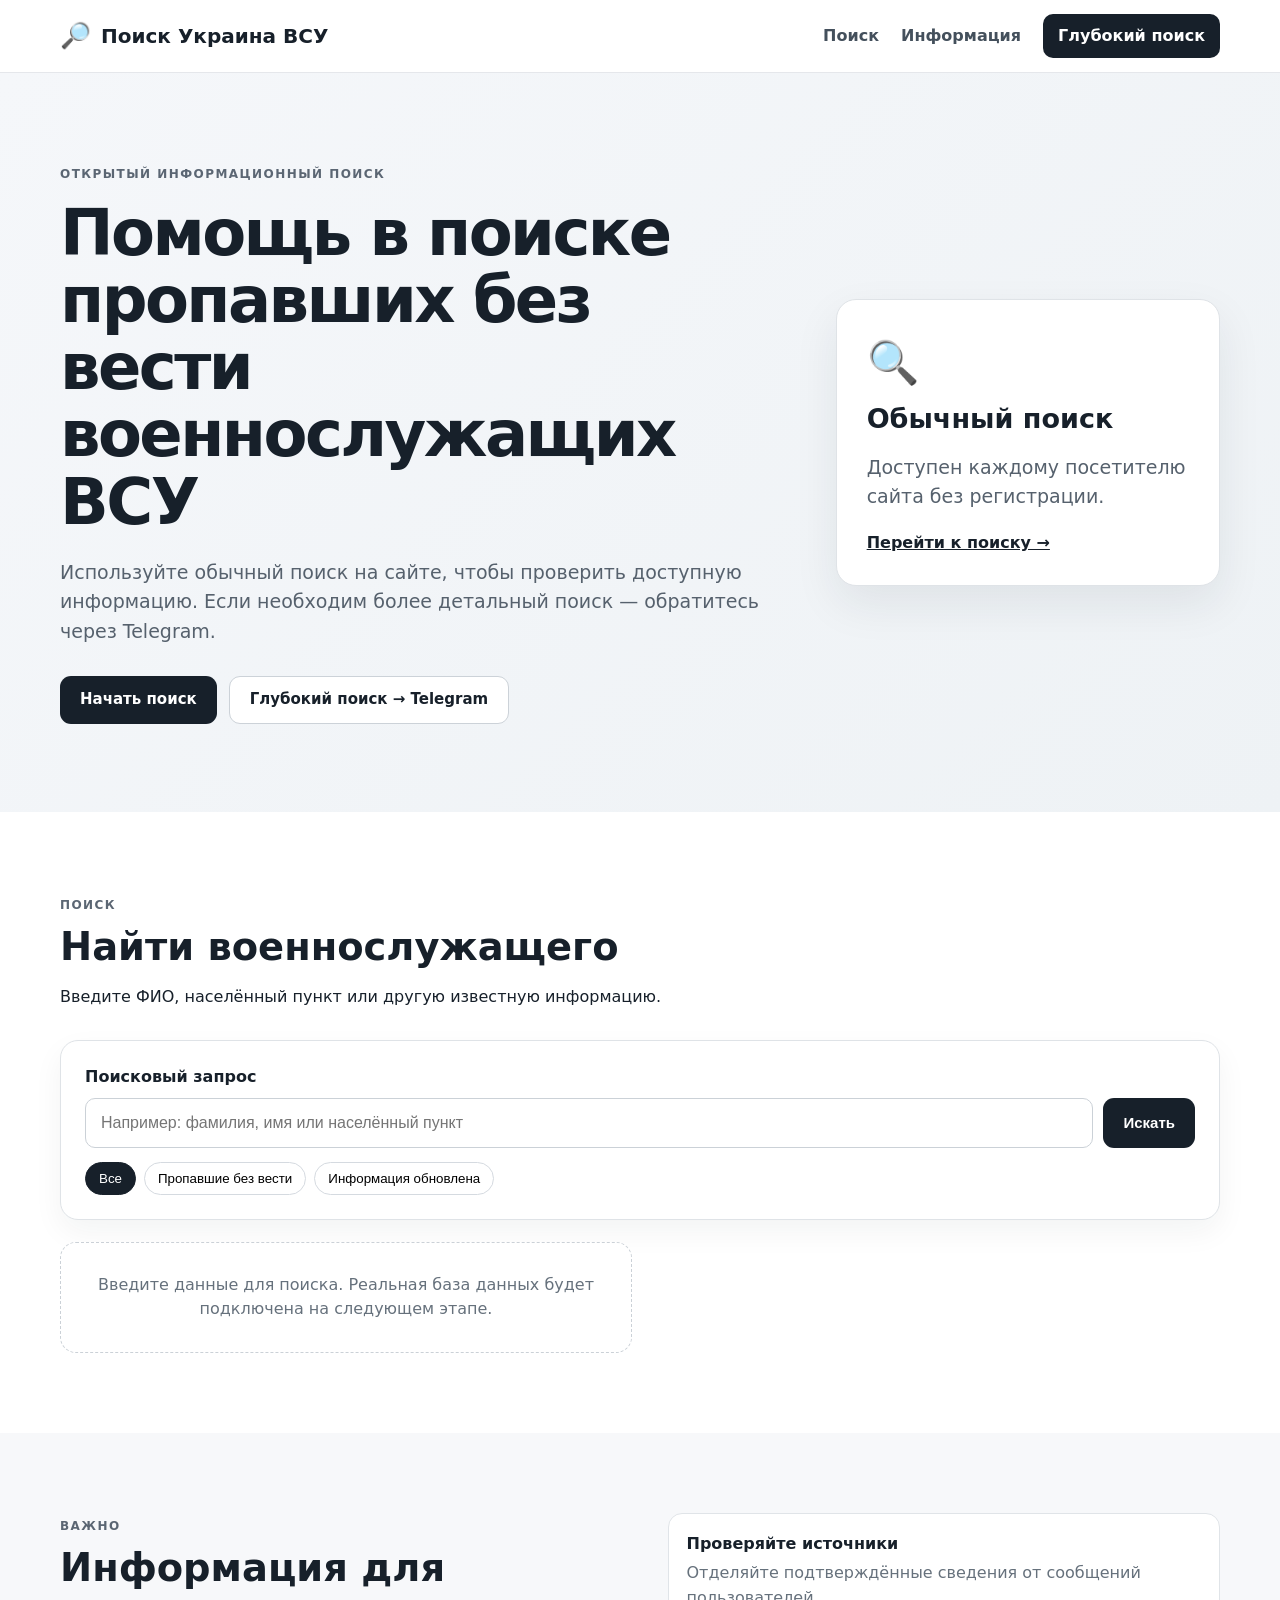
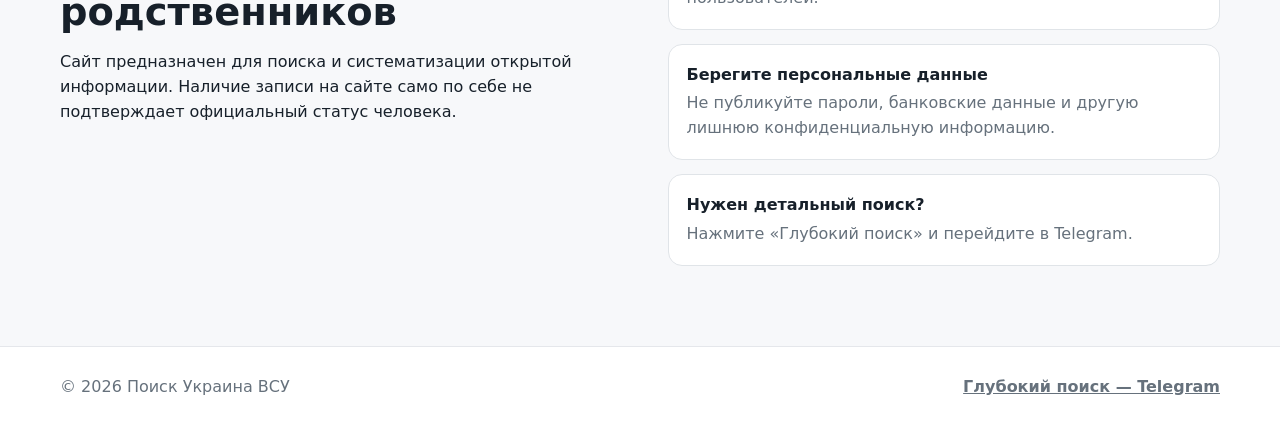
==== index.html @ d4a12d4a "Добавлены файлы сайта" ====
<!doctype html>
<html lang="ru">
<head>
  <meta charset="utf-8">
  <meta name="viewport" content="width=device-width, initial-scale=1">
  <meta name="description" content="Поиск Украина ВСУ — информационный сайт для поиска военнослужащих, пропавших без вести.">
  <title>Поиск Украина ВСУ</title>
  <link rel="stylesheet" href="style.css">
</head>
<body>
<header class="site-header">
  <div class="container header-inner">
    <a class="brand" href="#" aria-label="Поиск Украина ВСУ">
      <span class="brand-mark">🔎</span>
      <span>Поиск Украина ВСУ</span>
    </a>
    <nav>
      <a href="#search">Поиск</a>
      <a href="#info">Информация</a>
      <a class="nav-telegram" href="https://t.me/Lutuiruslan" target="_blank" rel="noopener">Глубокий поиск</a>
    </nav>
  </div>
</header>

<main>
  <section class="hero">
    <div class="container hero-grid">
      <div>
        <span class="eyebrow">Открытый информационный поиск</span>
        <h1>Помощь в поиске пропавших без вести военнослужащих ВСУ</h1>
        <p>Используйте обычный поиск на сайте, чтобы проверить доступную информацию. Если необходим более детальный поиск — обратитесь через Telegram.</p>
        <div class="hero-actions">
          <a class="button primary" href="#search">Начать поиск</a>
          <a class="button secondary" href="https://t.me/Lutuiruslan" target="_blank" rel="noopener">Глубокий поиск → Telegram</a>
        </div>
      </div>
      <div class="hero-card">
        <div class="hero-card-icon">🔍</div>
        <h2>Обычный поиск</h2>
        <p>Доступен каждому посетителю сайта без регистрации.</p>
        <a href="#search">Перейти к поиску →</a>
      </div>
    </div>
  </section>

  <section id="search" class="section">
    <div class="container">
      <div class="section-heading">
        <span class="eyebrow">Поиск</span>
        <h2>Найти военнослужащего</h2>
        <p>Введите ФИО, населённый пункт или другую известную информацию.</p>
      </div>

      <div class="search-box">
        <label for="searchInput">Поисковый запрос</label>
        <div class="search-row">
          <input id="searchInput" type="search" placeholder="Например: фамилия, имя или населённый пункт" autocomplete="off">
          <button id="searchButton" class="button primary" type="button">Искать</button>
        </div>
        <div class="filters">
          <button class="filter active" data-filter="all">Все</button>
          <button class="filter" data-filter="missing">Пропавшие без вести</button>
          <button class="filter" data-filter="found">Информация обновлена</button>
        </div>
      </div>

      <div id="results" class="results" aria-live="polite"></div>
    </div>
  </section>

  <section id="info" class="section section-muted">
    <div class="container info-grid">
      <div>
        <span class="eyebrow">Важно</span>
        <h2>Информация для родственников</h2>
        <p>Сайт предназначен для поиска и систематизации открытой информации. Наличие записи на сайте само по себе не подтверждает официальный статус человека.</p>
      </div>
      <div class="info-list">
        <div><strong>Проверяйте источники</strong><span>Отделяйте подтверждённые сведения от сообщений пользователей.</span></div>
        <div><strong>Берегите персональные данные</strong><span>Не публикуйте пароли, банковские данные и другую лишнюю конфиденциальную информацию.</span></div>
        <div><strong>Нужен детальный поиск?</strong><span>Нажмите «Глубокий поиск» и перейдите в Telegram.</span></div>
      </div>
    </div>
  </section>
</main>

<footer>
  <div class="container footer-inner">
    <span>© <span id="year"></span> Поиск Украина ВСУ</span>
    <a href="https://t.me/Lutuiruslan" target="_blank" rel="noopener">Глубокий поиск — Telegram</a>
  </div>
</footer>

<script src="script.js"></script>
</body>
</html>
---- style.css ----
*{box-sizing:border-box}
html{scroll-behavior:smooth}
body{margin:0;font-family:system-ui,-apple-system,BlinkMacSystemFont,"Segoe UI",sans-serif;color:#17202a;background:#fff;line-height:1.55}
a{color:inherit}
.container{width:min(1160px,calc(100% - 36px));margin:auto}
.site-header{position:sticky;top:0;z-index:10;background:rgba(255,255,255,.95);border-bottom:1px solid #e5e7eb;backdrop-filter:blur(10px)}
.header-inner{min-height:72px;display:flex;align-items:center;justify-content:space-between;gap:24px}
.brand{display:flex;align-items:center;gap:10px;text-decoration:none;font-weight:800;font-size:20px}
.brand-mark{font-size:25px}
nav{display:flex;align-items:center;gap:22px}
nav a{text-decoration:none;font-weight:600;color:#44505c}
.nav-telegram{padding:10px 15px;border-radius:10px;background:#17202a;color:#fff}
.hero{background:linear-gradient(135deg,#f5f7fa,#eef2f5);padding:88px 0}
.hero-grid{display:grid;grid-template-columns:1.5fr .8fr;gap:55px;align-items:center}
.eyebrow{text-transform:uppercase;letter-spacing:.12em;font-size:12px;font-weight:800;color:#5b6673}
h1{font-size:clamp(38px,5vw,64px);line-height:1.05;margin:14px 0 22px;letter-spacing:-.04em}
h2{font-size:clamp(28px,3vw,40px);line-height:1.15;margin:8px 0 15px}
.hero p{font-size:19px;max-width:760px;color:#56616d}
.hero-actions{display:flex;flex-wrap:wrap;gap:12px;margin-top:30px}
.button{display:inline-flex;align-items:center;justify-content:center;min-height:48px;padding:0 20px;border:0;border-radius:11px;font-weight:800;text-decoration:none;cursor:pointer;font-size:15px}
.primary{background:#17202a;color:#fff}
.secondary{background:#fff;border:1px solid #ccd2d8}
.hero-card{background:#fff;border:1px solid #dfe3e7;border-radius:20px;padding:30px;box-shadow:0 18px 45px rgba(25,35,45,.08)}
.hero-card-icon{font-size:42px}
.hero-card h2{font-size:27px}
.hero-card a{font-weight:800}
.section{padding:80px 0}
.section-muted{background:#f7f8fa}
.section-heading{max-width:760px;margin-bottom:30px}
.search-box{background:#fff;border:1px solid #dfe3e7;border-radius:18px;padding:24px;box-shadow:0 12px 30px rgba(25,35,45,.05)}
.search-box label{display:block;font-weight:800;margin-bottom:8px}
.search-row{display:flex;gap:10px}
input{width:100%;height:50px;border:1px solid #cbd1d7;border-radius:10px;padding:0 15px;font-size:16px;outline:none}
input:focus{border-color:#59636e;box-shadow:0 0 0 3px rgba(89,99,110,.12)}
.filters{display:flex;flex-wrap:wrap;gap:8px;margin-top:14px}
.filter{border:1px solid #d5dae0;background:#fff;border-radius:999px;padding:8px 13px;cursor:pointer}
.filter.active{background:#17202a;color:#fff;border-color:#17202a}
.results{display:grid;grid-template-columns:repeat(2,1fr);gap:16px;margin-top:22px}
.result-card{border:1px solid #e0e4e8;border-radius:16px;padding:22px;background:#fff}
.result-top{display:flex;justify-content:space-between;gap:10px}
.result-card h3{margin:0;font-size:21px}
.status{font-size:12px;font-weight:800;padding:5px 9px;border-radius:999px;background:#eef1f4}
.result-card dl{display:grid;grid-template-columns:160px 1fr;gap:7px;margin:18px 0 0}
.result-card dt{font-weight:700;color:#66717c}
.result-card dd{margin:0}
.empty{padding:30px;border:1px dashed #cbd1d7;border-radius:16px;text-align:center;color:#66717c;background:#fff}
.info-grid{display:grid;grid-template-columns:1fr 1fr;gap:55px}
.info-list{display:grid;gap:14px}
.info-list div{background:#fff;border:1px solid #e0e4e8;border-radius:14px;padding:18px}
.info-list strong,.info-list span{display:block}
.info-list span{color:#66717c;margin-top:4px}
footer{border-top:1px solid #e5e7eb;padding:28px 0}
.footer-inner{display:flex;justify-content:space-between;gap:20px;color:#66717c}
.footer-inner a{font-weight:700}
@media(max-width:800px){.hero{padding:60px 0}.hero-grid,.info-grid,.results{grid-template-columns:1fr}.header-inner{min-height:64px}nav a:not(.nav-telegram){display:none}.search-row{flex-direction:column}.result-card dl{grid-template-columns:1fr}.footer-inner{flex-direction:column}.container{width:min(100% - 24px,1160px)}}
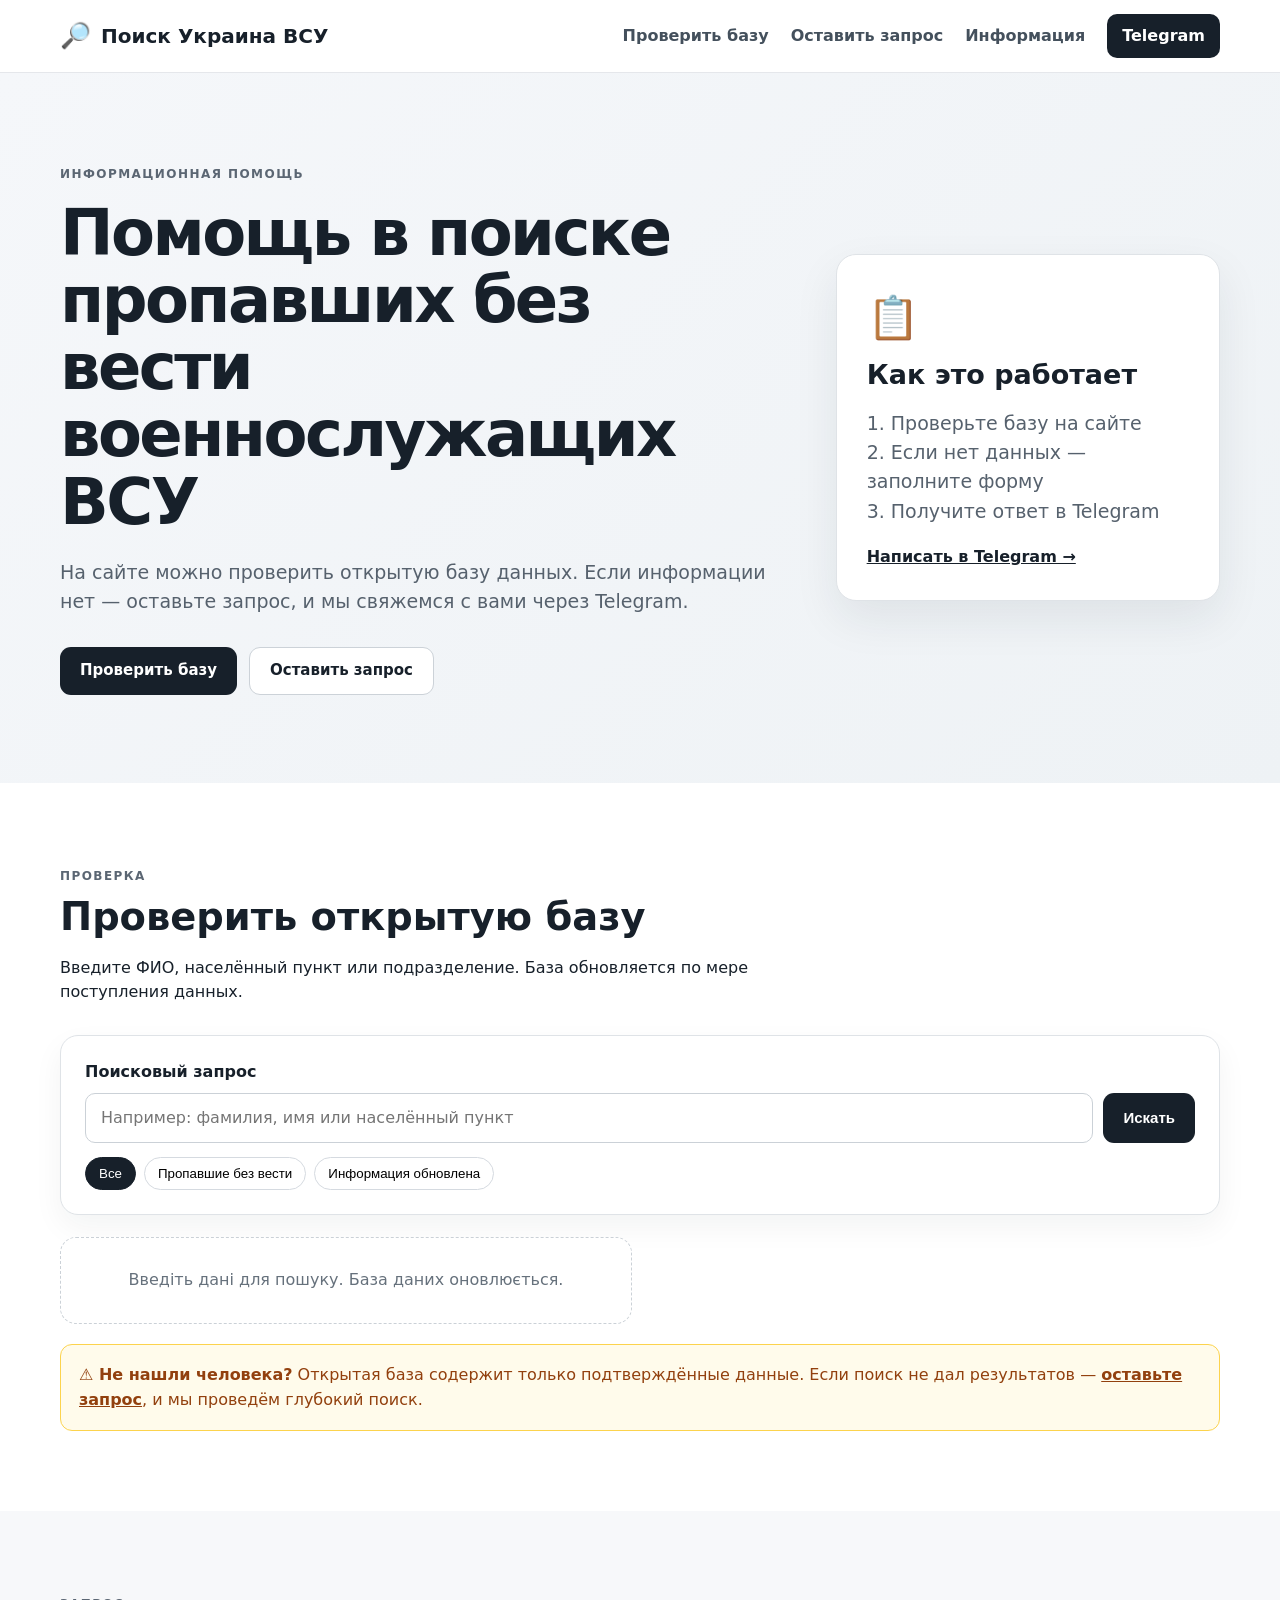
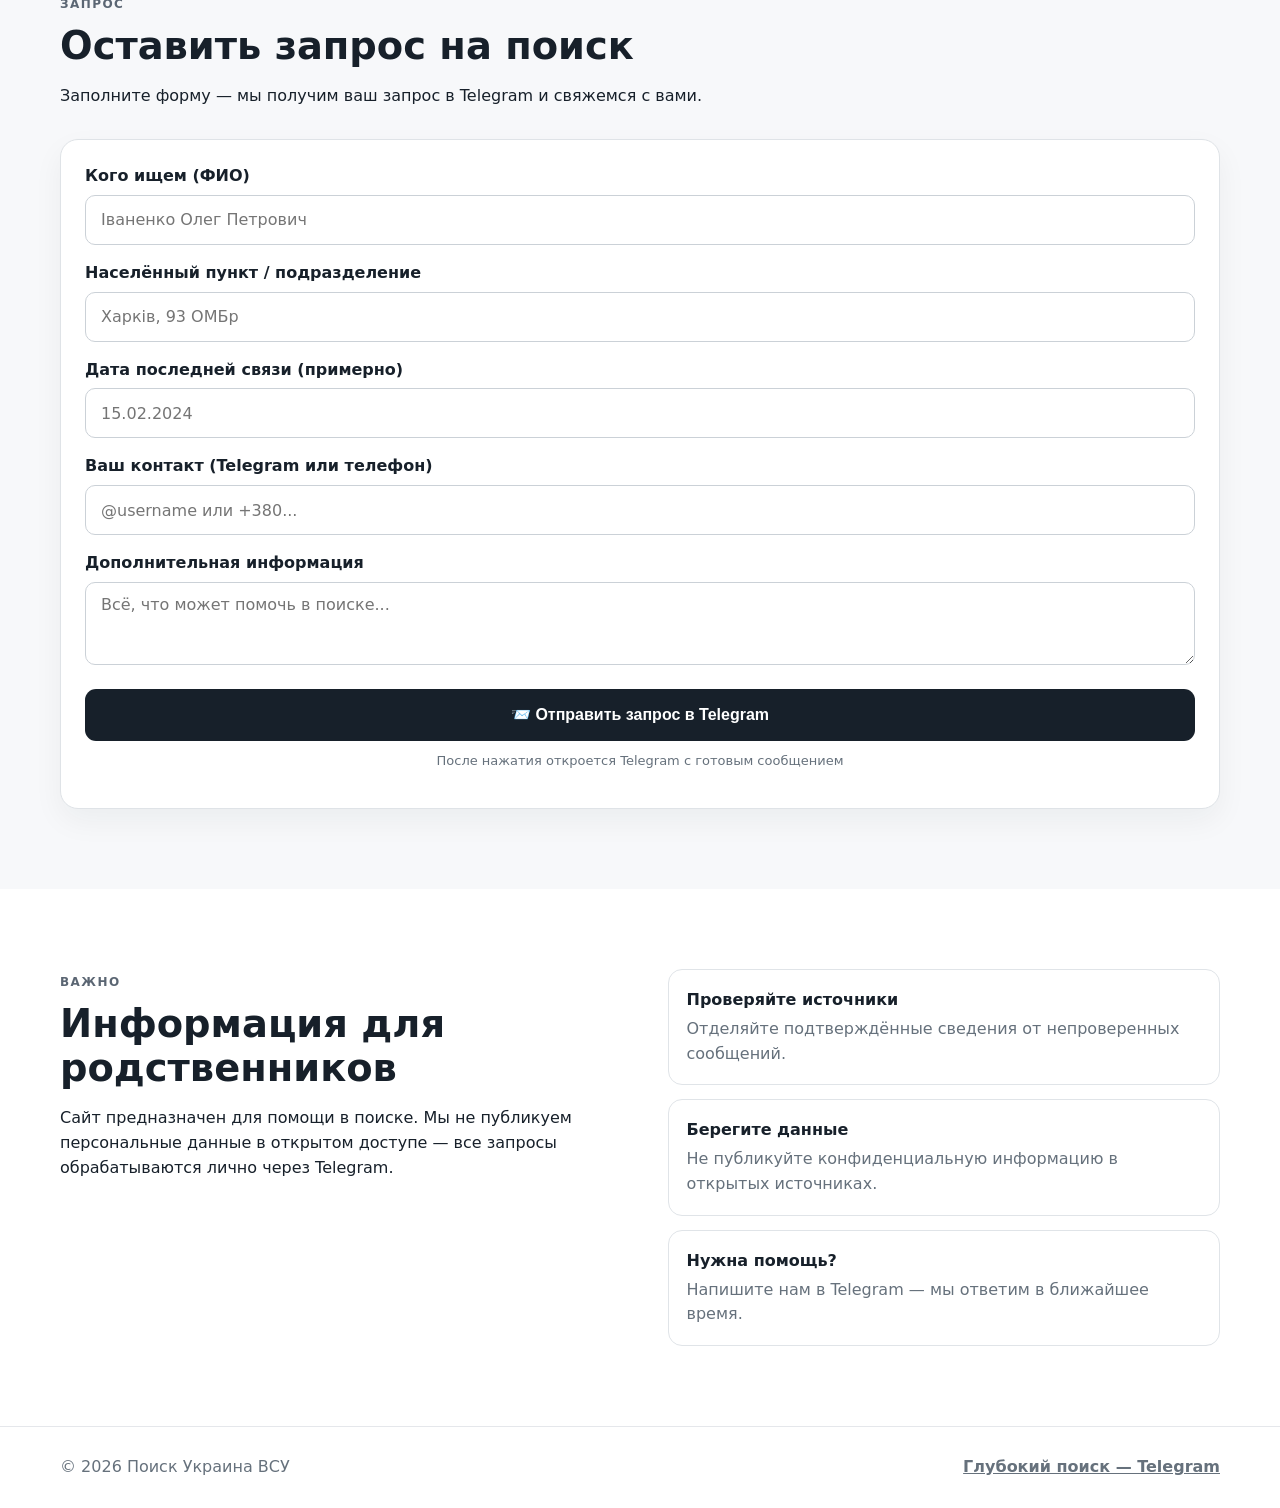
==== commit 47250e94: "Add files via upload" ====
--- a/index.html
+++ b/index.html
@@ -3,7 +3,7 @@
 <head>
   <meta charset="utf-8">
   <meta name="viewport" content="width=device-width, initial-scale=1">
-  <meta name="description" content="Поиск Украина ВСУ — информационный сайт для поиска военнослужащих, пропавших без вести.">
+  <meta name="description" content="Поиск Украина ВСУ — помощь в поиске военнослужащих, пропавших без вести.">
   <title>Поиск Украина ВСУ</title>
   <link rel="stylesheet" href="style.css">
 </head>
@@ -15,9 +15,10 @@
       <span>Поиск Украина ВСУ</span>
     </a>
     <nav>
-      <a href="#search">Поиск</a>
+      <a href="#search">Проверить базу</a>
+      <a href="#request">Оставить запрос</a>
       <a href="#info">Информация</a>
-      <a class="nav-telegram" href="https://t.me/Lutuiruslan" target="_blank" rel="noopener">Глубокий поиск</a>
+      <a class="nav-telegram" href="https://t.me/Lutuiruslan" target="_blank" rel="noopener">Telegram</a>
     </nav>
   </div>
 </header>
@@ -26,19 +27,19 @@
   <section class="hero">
     <div class="container hero-grid">
       <div>
-        <span class="eyebrow">Открытый информационный поиск</span>
+        <span class="eyebrow">Информационная помощь</span>
         <h1>Помощь в поиске пропавших без вести военнослужащих ВСУ</h1>
-        <p>Используйте обычный поиск на сайте, чтобы проверить доступную информацию. Если необходим более детальный поиск — обратитесь через Telegram.</p>
+        <p>На сайте можно проверить открытую базу данных. Если информации нет — оставьте запрос, и мы свяжемся с вами через Telegram.</p>
         <div class="hero-actions">
-          <a class="button primary" href="#search">Начать поиск</a>
-          <a class="button secondary" href="https://t.me/Lutuiruslan" target="_blank" rel="noopener">Глубокий поиск → Telegram</a>
+          <a class="button primary" href="#search">Проверить базу</a>
+          <a class="button secondary" href="#request">Оставить запрос</a>
         </div>
       </div>
       <div class="hero-card">
-        <div class="hero-card-icon">🔍</div>
-        <h2>Обычный поиск</h2>
-        <p>Доступен каждому посетителю сайта без регистрации.</p>
-        <a href="#search">Перейти к поиску →</a>
+        <div class="hero-card-icon">📋</div>
+        <h2>Как это работает</h2>
+        <p>1. Проверьте базу на сайте<br>2. Если нет данных — заполните форму<br>3. Получите ответ в Telegram</p>
+        <a href="https://t.me/Lutuiruslan" target="_blank" rel="noopener">Написать в Telegram →</a>
       </div>
     </div>
   </section>
@@ -46,9 +47,9 @@
   <section id="search" class="section">
     <div class="container">
       <div class="section-heading">
-        <span class="eyebrow">Поиск</span>
-        <h2>Найти военнослужащего</h2>
-        <p>Введите ФИО, населённый пункт или другую известную информацию.</p>
+        <span class="eyebrow">Проверка</span>
+        <h2>Проверить открытую базу</h2>
+        <p>Введите ФИО, населённый пункт или подразделение. База обновляется по мере поступления данных.</p>
       </div>
 
       <div class="search-box">
@@ -65,20 +66,59 @@
       </div>
 
       <div id="results" class="results" aria-live="polite"></div>
+
+      <div class="notice-box" style="margin-top:20px; padding:18px; background:#fffbeb; border:1px solid #fcd34d; border-radius:12px; color:#92400e;">
+        <strong>⚠️ Не нашли человека?</strong> Открытая база содержит только подтверждённые данные. Если поиск не дал результатов — <a href="#request" style="color:#92400e; text-decoration:underline; font-weight:700;">оставьте запрос</a>, и мы проведём глубокий поиск.
+      </div>
     </div>
   </section>
 
-  <section id="info" class="section section-muted">
+  <section id="request" class="section section-muted">
+    <div class="container">
+      <div class="section-heading">
+        <span class="eyebrow">Запрос</span>
+        <h2>Оставить запрос на поиск</h2>
+        <p>Заполните форму — мы получим ваш запрос в Telegram и свяжемся с вами.</p>
+      </div>
+
+      <form class="search-box" id="requestForm" onsubmit="return sendToTelegram(event)">
+        <div class="form-group">
+          <label for="reqName">Кого ищем (ФИО)</label>
+          <input id="reqName" type="text" placeholder="Іваненко Олег Петрович" required>
+        </div>
+        <div class="form-group">
+          <label for="reqCity">Населённый пункт / подразделение</label>
+          <input id="reqCity" type="text" placeholder="Харків, 93 ОМБр">
+        </div>
+        <div class="form-group">
+          <label for="reqDate">Дата последней связи (примерно)</label>
+          <input id="reqDate" type="text" placeholder="15.02.2024">
+        </div>
+        <div class="form-group">
+          <label for="reqContact">Ваш контакт (Telegram или телефон)</label>
+          <input id="reqContact" type="text" placeholder="@username или +380..." required>
+        </div>
+        <div class="form-group">
+          <label for="reqInfo">Дополнительная информация</label>
+          <textarea id="reqInfo" rows="3" placeholder="Всё, что может помочь в поиске..."></textarea>
+        </div>
+        <button type="submit" class="button primary" style="width:100%; min-height:52px; font-size:16px;">📨 Отправить запрос в Telegram</button>
+        <p style="text-align:center; color:#66717c; font-size:13px; margin-top:10px;">После нажатия откроется Telegram с готовым сообщением</p>
+      </form>
+    </div>
+  </section>
+
+  <section id="info" class="section">
     <div class="container info-grid">
       <div>
         <span class="eyebrow">Важно</span>
         <h2>Информация для родственников</h2>
-        <p>Сайт предназначен для поиска и систематизации открытой информации. Наличие записи на сайте само по себе не подтверждает официальный статус человека.</p>
+        <p>Сайт предназначен для помощи в поиске. Мы не публикуем персональные данные в открытом доступе — все запросы обрабатываются лично через Telegram.</p>
       </div>
       <div class="info-list">
-        <div><strong>Проверяйте источники</strong><span>Отделяйте подтверждённые сведения от сообщений пользователей.</span></div>
-        <div><strong>Берегите персональные данные</strong><span>Не публикуйте пароли, банковские данные и другую лишнюю конфиденциальную информацию.</span></div>
-        <div><strong>Нужен детальный поиск?</strong><span>Нажмите «Глубокий поиск» и перейдите в Telegram.</span></div>
+        <div><strong>Проверяйте источники</strong><span>Отделяйте подтверждённые сведения от непроверенных сообщений.</span></div>
+        <div><strong>Берегите данные</strong><span>Не публикуйте конфиденциальную информацию в открытых источниках.</span></div>
+        <div><strong>Нужна помощь?</strong><span>Напишите нам в Telegram — мы ответим в ближайшее время.</span></div>
       </div>
     </div>
   </section>
@@ -93,4 +133,4 @@
 
 <script src="script.js"></script>
 </body>
-</html>
+</html>
--- a/style.css
+++ b/style.css
@@ -30,8 +30,10 @@
 .search-box{background:#fff;border:1px solid #dfe3e7;border-radius:18px;padding:24px;box-shadow:0 12px 30px rgba(25,35,45,.05)}
 .search-box label{display:block;font-weight:800;margin-bottom:8px}
 .search-row{display:flex;gap:10px}
-input{width:100%;height:50px;border:1px solid #cbd1d7;border-radius:10px;padding:0 15px;font-size:16px;outline:none}
-input:focus{border-color:#59636e;box-shadow:0 0 0 3px rgba(89,99,110,.12)}
+input,textarea{width:100%;border:1px solid #cbd1d7;border-radius:10px;padding:12px 15px;font-size:16px;outline:none;font-family:inherit}
+input{height:50px}
+textarea{resize:vertical;min-height:80px}
+input:focus,textarea:focus{border-color:#59636e;box-shadow:0 0 0 3px rgba(89,99,110,.12)}
 .filters{display:flex;flex-wrap:wrap;gap:8px;margin-top:14px}
 .filter{border:1px solid #d5dae0;background:#fff;border-radius:999px;padding:8px 13px;cursor:pointer}
 .filter.active{background:#17202a;color:#fff;border-color:#17202a}
@@ -44,12 +46,15 @@
 .result-card dt{font-weight:700;color:#66717c}
 .result-card dd{margin:0}
 .empty{padding:30px;border:1px dashed #cbd1d7;border-radius:16px;text-align:center;color:#66717c;background:#fff}
+.form-group{margin-bottom:16px}
+.form-group label{display:block;font-weight:800;margin-bottom:6px}
 .info-grid{display:grid;grid-template-columns:1fr 1fr;gap:55px}
 .info-list{display:grid;gap:14px}
 .info-list div{background:#fff;border:1px solid #e0e4e8;border-radius:14px;padding:18px}
 .info-list strong,.info-list span{display:block}
 .info-list span{color:#66717c;margin-top:4px}
+.notice-box a{color:#92400e}
 footer{border-top:1px solid #e5e7eb;padding:28px 0}
 .footer-inner{display:flex;justify-content:space-between;gap:20px;color:#66717c}
 .footer-inner a{font-weight:700}
-@media(max-width:800px){.hero{padding:60px 0}.hero-grid,.info-grid,.results{grid-template-columns:1fr}.header-inner{min-height:64px}nav a:not(.nav-telegram){display:none}.search-row{flex-direction:column}.result-card dl{grid-template-columns:1fr}.footer-inner{flex-direction:column}.container{width:min(100% - 24px,1160px)}}
+@media(max-width:800px){.hero{padding:60px 0}.hero-grid,.info-grid,.results{grid-template-columns:1fr}.header-inner{min-height:64px}nav a:not(.nav-telegram){display:none}.search-row{flex-direction:column}.result-card dl{grid-template-columns:1fr}.footer-inner{flex-direction:column}.container{width:min(100% - 24px,1160px)}}
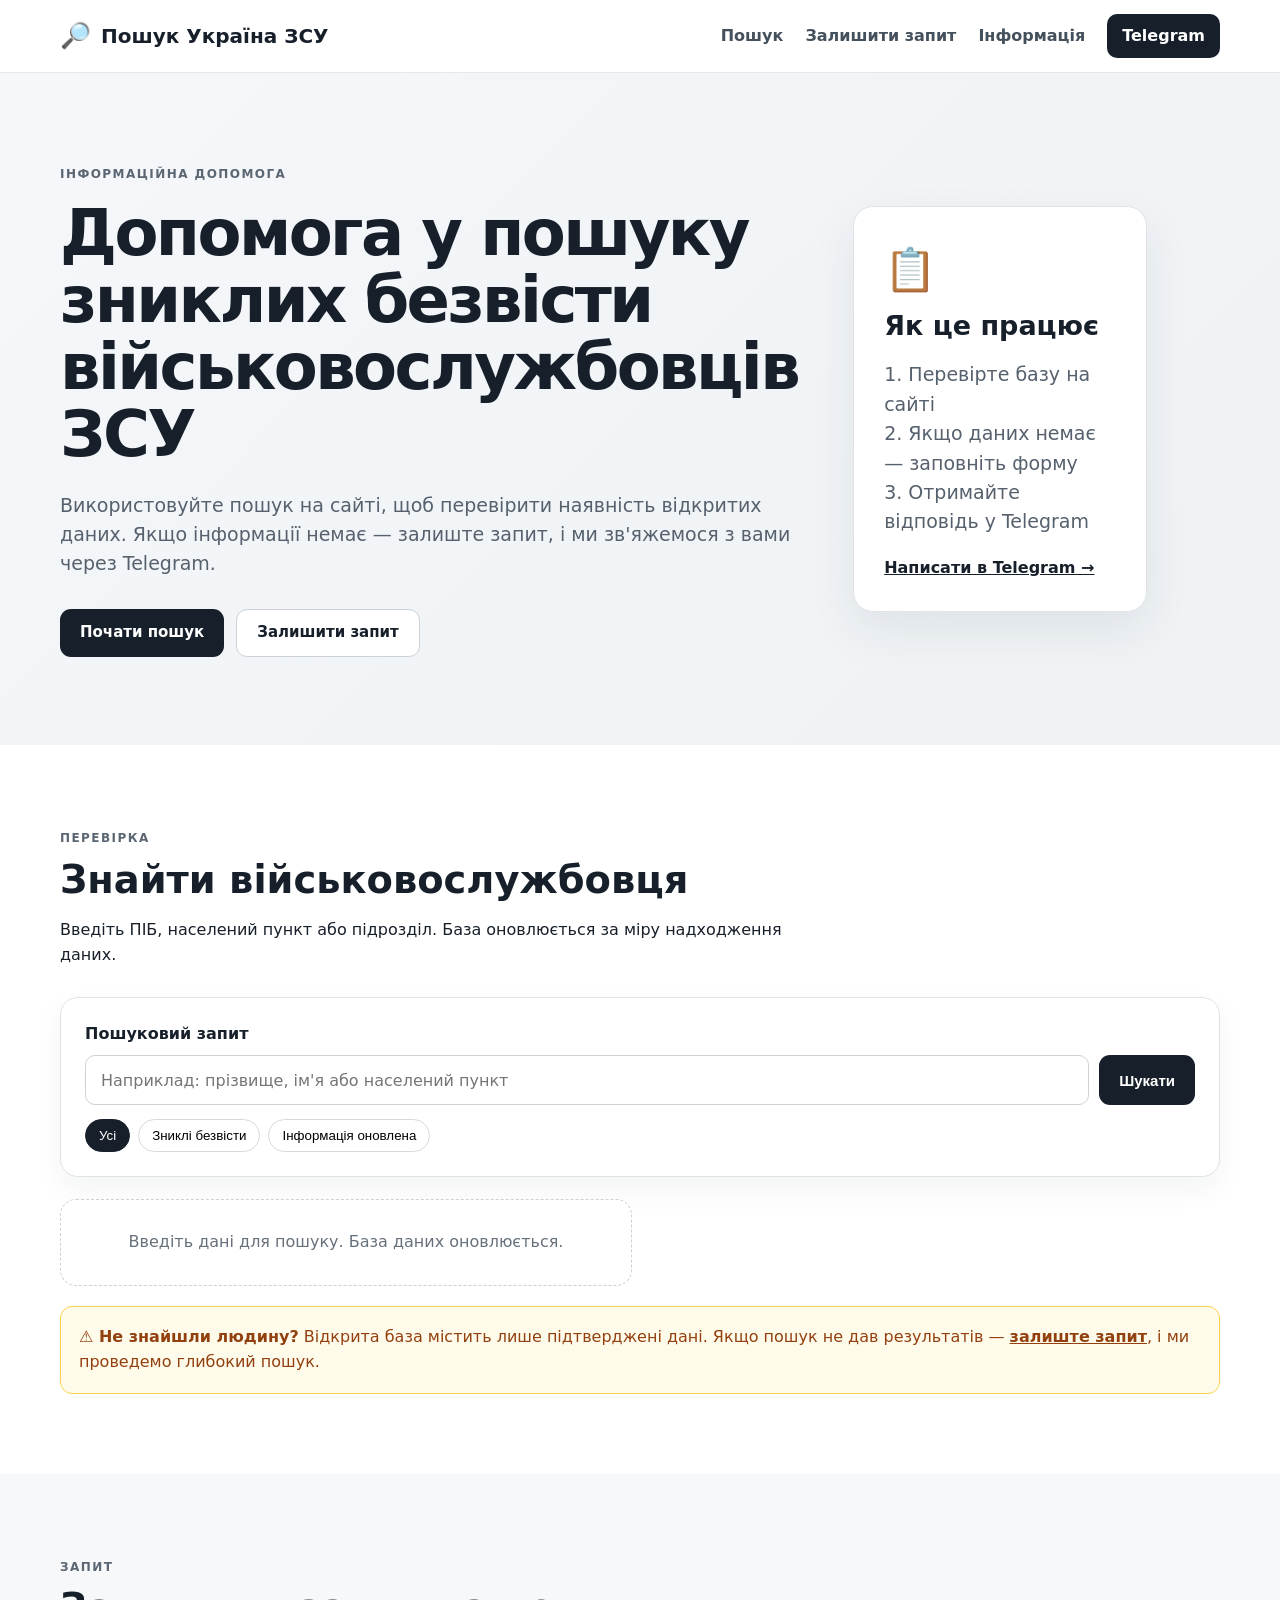
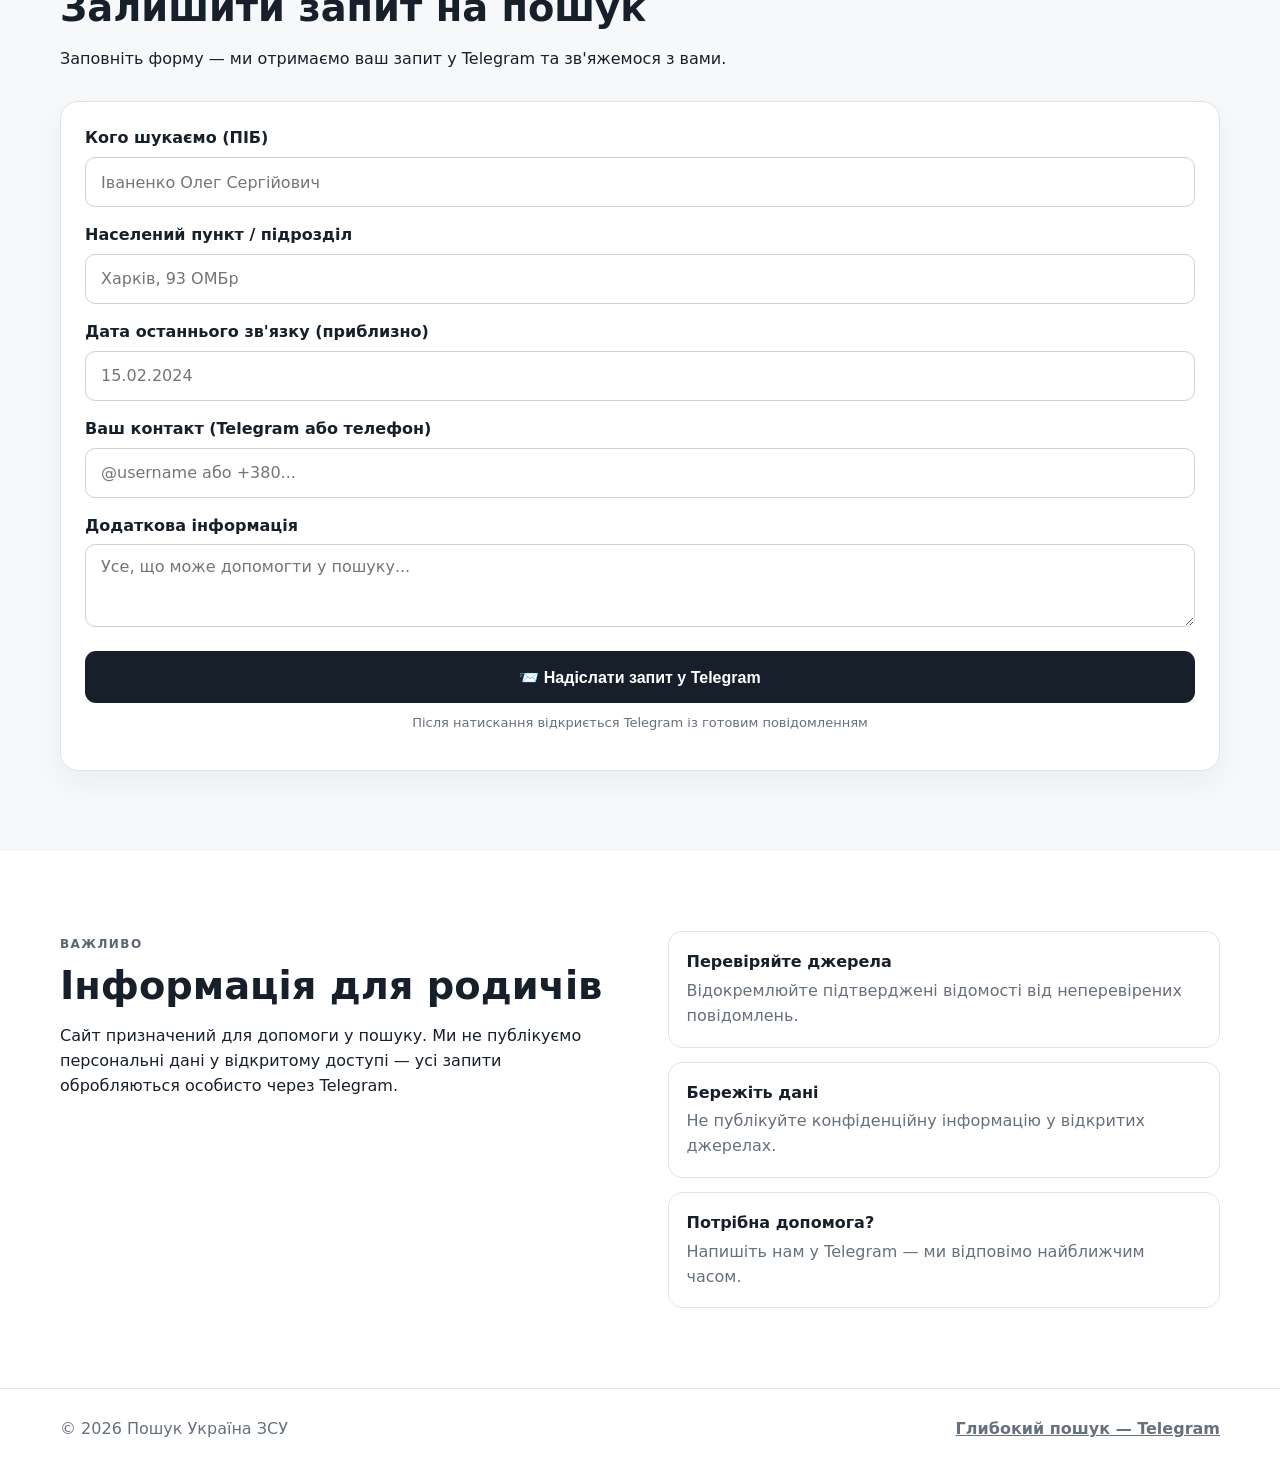
==== commit 8e30ff6d: "Добавил файлы для сайта" ====
--- a/index.html
+++ b/index.html
@@ -1,23 +1,23 @@
 <!doctype html>
-<html lang="ru">
+<html lang="uk">
 <head>
   <meta charset="utf-8">
   <meta name="viewport" content="width=device-width, initial-scale=1">
-  <meta name="description" content="Поиск Украина ВСУ — помощь в поиске военнослужащих, пропавших без вести.">
-  <title>Поиск Украина ВСУ</title>
+  <meta name="description" content="Пошук Україна ЗСУ — інформаційний сайт для пошуку військовослужбовців, зниклих безвісти.">
+  <title>Пошук Україна ЗСУ</title>
   <link rel="stylesheet" href="style.css">
 </head>
 <body>
 <header class="site-header">
   <div class="container header-inner">
-    <a class="brand" href="#" aria-label="Поиск Украина ВСУ">
+    <a class="brand" href="#" aria-label="Пошук Україна ЗСУ">
       <span class="brand-mark">🔎</span>
-      <span>Поиск Украина ВСУ</span>
+      <span>Пошук Україна ЗСУ</span>
     </a>
     <nav>
-      <a href="#search">Проверить базу</a>
-      <a href="#request">Оставить запрос</a>
-      <a href="#info">Информация</a>
+      <a href="#search">Пошук</a>
+      <a href="#request">Залишити запит</a>
+      <a href="#info">Інформація</a>
       <a class="nav-telegram" href="https://t.me/Lutuiruslan" target="_blank" rel="noopener">Telegram</a>
     </nav>
   </div>
@@ -27,19 +27,19 @@
   <section class="hero">
     <div class="container hero-grid">
       <div>
-        <span class="eyebrow">Информационная помощь</span>
-        <h1>Помощь в поиске пропавших без вести военнослужащих ВСУ</h1>
-        <p>На сайте можно проверить открытую базу данных. Если информации нет — оставьте запрос, и мы свяжемся с вами через Telegram.</p>
+        <span class="eyebrow">Інформаційна допомога</span>
+        <h1>Допомога у пошуку зниклих безвісти військовослужбовців ЗСУ</h1>
+        <p>Використовуйте пошук на сайті, щоб перевірити наявність відкритих даних. Якщо інформації немає — залиште запит, і ми зв'яжемося з вами через Telegram.</p>
         <div class="hero-actions">
-          <a class="button primary" href="#search">Проверить базу</a>
-          <a class="button secondary" href="#request">Оставить запрос</a>
+          <a class="button primary" href="#search">Почати пошук</a>
+          <a class="button secondary" href="#request">Залишити запит</a>
         </div>
       </div>
       <div class="hero-card">
         <div class="hero-card-icon">📋</div>
-        <h2>Как это работает</h2>
-        <p>1. Проверьте базу на сайте<br>2. Если нет данных — заполните форму<br>3. Получите ответ в Telegram</p>
-        <a href="https://t.me/Lutuiruslan" target="_blank" rel="noopener">Написать в Telegram →</a>
+        <h2>Як це працює</h2>
+        <p>1. Перевірте базу на сайті<br>2. Якщо даних немає — заповніть форму<br>3. Отримайте відповідь у Telegram</p>
+        <a href="https://t.me/Lutuiruslan" target="_blank" rel="noopener">Написати в Telegram →</a>
       </div>
     </div>
   </section>
@@ -47,28 +47,28 @@
   <section id="search" class="section">
     <div class="container">
       <div class="section-heading">
-        <span class="eyebrow">Проверка</span>
-        <h2>Проверить открытую базу</h2>
-        <p>Введите ФИО, населённый пункт или подразделение. База обновляется по мере поступления данных.</p>
+        <span class="eyebrow">Перевірка</span>
+        <h2>Знайти військовослужбовця</h2>
+        <p>Введіть ПІБ, населений пункт або підрозділ. База оновлюється за міру надходження даних.</p>
       </div>
 
       <div class="search-box">
-        <label for="searchInput">Поисковый запрос</label>
+        <label for="searchInput">Пошуковий запит</label>
         <div class="search-row">
-          <input id="searchInput" type="search" placeholder="Например: фамилия, имя или населённый пункт" autocomplete="off">
-          <button id="searchButton" class="button primary" type="button">Искать</button>
+          <input id="searchInput" type="search" placeholder="Наприклад: прізвище, ім'я або населений пункт" autocomplete="off">
+          <button id="searchButton" class="button primary" type="button">Шукати</button>
         </div>
         <div class="filters">
-          <button class="filter active" data-filter="all">Все</button>
-          <button class="filter" data-filter="missing">Пропавшие без вести</button>
-          <button class="filter" data-filter="found">Информация обновлена</button>
+          <button class="filter active" data-filter="all">Усі</button>
+          <button class="filter" data-filter="missing">Зниклі безвісти</button>
+          <button class="filter" data-filter="found">Інформація оновлена</button>
         </div>
       </div>
 
       <div id="results" class="results" aria-live="polite"></div>
 
       <div class="notice-box" style="margin-top:20px; padding:18px; background:#fffbeb; border:1px solid #fcd34d; border-radius:12px; color:#92400e;">
-        <strong>⚠️ Не нашли человека?</strong> Открытая база содержит только подтверждённые данные. Если поиск не дал результатов — <a href="#request" style="color:#92400e; text-decoration:underline; font-weight:700;">оставьте запрос</a>, и мы проведём глубокий поиск.
+        <strong>⚠️ Не знайшли людину?</strong> Відкрита база містить лише підтверджені дані. Якщо пошук не дав результатів — <a href="#request" style="color:#92400e; text-decoration:underline; font-weight:700;">залиште запит</a>, і ми проведемо глибокий пошук.
       </div>
     </div>
   </section>
@@ -76,34 +76,34 @@
   <section id="request" class="section section-muted">
     <div class="container">
       <div class="section-heading">
-        <span class="eyebrow">Запрос</span>
-        <h2>Оставить запрос на поиск</h2>
-        <p>Заполните форму — мы получим ваш запрос в Telegram и свяжемся с вами.</p>
+        <span class="eyebrow">Запит</span>
+        <h2>Залишити запит на пошук</h2>
+        <p>Заповніть форму — ми отримаємо ваш запит у Telegram та зв'яжемося з вами.</p>
       </div>
 
       <form class="search-box" id="requestForm" onsubmit="return sendToTelegram(event)">
         <div class="form-group">
-          <label for="reqName">Кого ищем (ФИО)</label>
-          <input id="reqName" type="text" placeholder="Іваненко Олег Петрович" required>
+          <label for="reqName">Кого шукаємо (ПІБ)</label>
+          <input id="reqName" type="text" placeholder="Іваненко Олег Сергійович" required>
         </div>
         <div class="form-group">
-          <label for="reqCity">Населённый пункт / подразделение</label>
+          <label for="reqCity">Населений пункт / підрозділ</label>
           <input id="reqCity" type="text" placeholder="Харків, 93 ОМБр">
         </div>
         <div class="form-group">
-          <label for="reqDate">Дата последней связи (примерно)</label>
+          <label for="reqDate">Дата останнього зв'язку (приблизно)</label>
           <input id="reqDate" type="text" placeholder="15.02.2024">
         </div>
         <div class="form-group">
-          <label for="reqContact">Ваш контакт (Telegram или телефон)</label>
-          <input id="reqContact" type="text" placeholder="@username или +380..." required>
+          <label for="reqContact">Ваш контакт (Telegram або телефон)</label>
+          <input id="reqContact" type="text" placeholder="@username або +380..." required>
         </div>
         <div class="form-group">
-          <label for="reqInfo">Дополнительная информация</label>
-          <textarea id="reqInfo" rows="3" placeholder="Всё, что может помочь в поиске..."></textarea>
+          <label for="reqInfo">Додаткова інформація</label>
+          <textarea id="reqInfo" rows="3" placeholder="Усе, що може допомогти у пошуку..."></textarea>
         </div>
-        <button type="submit" class="button primary" style="width:100%; min-height:52px; font-size:16px;">📨 Отправить запрос в Telegram</button>
-        <p style="text-align:center; color:#66717c; font-size:13px; margin-top:10px;">После нажатия откроется Telegram с готовым сообщением</p>
+        <button type="submit" class="button primary" style="width:100%; min-height:52px; font-size:16px;">📨 Надіслати запит у Telegram</button>
+        <p style="text-align:center; color:#66717c; font-size:13px; margin-top:10px;">Після натискання відкриється Telegram із готовим повідомленням</p>
       </form>
     </div>
   </section>
@@ -111,14 +111,14 @@
   <section id="info" class="section">
     <div class="container info-grid">
       <div>
-        <span class="eyebrow">Важно</span>
-        <h2>Информация для родственников</h2>
-        <p>Сайт предназначен для помощи в поиске. Мы не публикуем персональные данные в открытом доступе — все запросы обрабатываются лично через Telegram.</p>
+        <span class="eyebrow">Важливо</span>
+        <h2>Інформація для родичів</h2>
+        <p>Сайт призначений для допомоги у пошуку. Ми не публікуємо персональні дані у відкритому доступі — усі запити обробляються особисто через Telegram.</p>
       </div>
       <div class="info-list">
-        <div><strong>Проверяйте источники</strong><span>Отделяйте подтверждённые сведения от непроверенных сообщений.</span></div>
-        <div><strong>Берегите данные</strong><span>Не публикуйте конфиденциальную информацию в открытых источниках.</span></div>
-        <div><strong>Нужна помощь?</strong><span>Напишите нам в Telegram — мы ответим в ближайшее время.</span></div>
+        <div><strong>Перевіряйте джерела</strong><span>Відокремлюйте підтверджені відомості від неперевірених повідомлень.</span></div>
+        <div><strong>Бережіть дані</strong><span>Не публікуйте конфіденційну інформацію у відкритих джерелах.</span></div>
+        <div><strong>Потрібна допомога?</strong><span>Напишіть нам у Telegram — ми відповімо найближчим часом.</span></div>
       </div>
     </div>
   </section>
@@ -126,8 +126,8 @@
 
 <footer>
   <div class="container footer-inner">
-    <span>© <span id="year"></span> Поиск Украина ВСУ</span>
-    <a href="https://t.me/Lutuiruslan" target="_blank" rel="noopener">Глубокий поиск — Telegram</a>
+    <span>© <span id="year"></span> Пошук Україна ЗСУ</span>
+    <a href="https://t.me/Lutuiruslan" target="_blank" rel="noopener">Глибокий пошук — Telegram</a>
   </div>
 </footer>
 
--- a/style.css
+++ b/style.css
@@ -57,4 +57,12 @@
 footer{border-top:1px solid #e5e7eb;padding:28px 0}
 .footer-inner{display:flex;justify-content:space-between;gap:20px;color:#66717c}
 .footer-inner a{font-weight:700}
-@media(max-width:800px){.hero{padding:60px 0}.hero-grid,.info-grid,.results{grid-template-columns:1fr}.header-inner{min-height:64px}nav a:not(.nav-telegram){display:none}.search-row{flex-direction:column}.result-card dl{grid-template-columns:1fr}.footer-inner{flex-direction:column}.container{width:min(100% - 24px,1160px)}}+@media(max-width:800px){.hero{padding:60px 0}.hero-grid,.info-grid,.results{grid-template-columns:1fr}.header-inner{min-height:64px}nav a:not(.nav-telegram){display:none}.search-row{flex-direction:column}.result-card dl{grid-template-columns:1fr}.footer-inner{flex-direction:column}.container{width:min(100% - 24px,1160px)}}
+.spinner{width:40px;height:40px;border:4px solid #e5e7eb;border-top-color:#17202a;border-radius:50%;animation:spin 1s linear infinite;margin:0 auto 15px}
+@keyframes spin{to{transform:rotate(360deg)}}
+.search-loading{padding:50px 30px}
+.search-loading p{color:#66717c;font-size:15px}
+.search-notfound{padding:40px 30px}
+.search-notfound strong{display:block;font-size:18px;margin-bottom:8px}
+.search-notfound p{color:#66717c;margin:0 0 16px;line-height:1.6}
+#searchButton:disabled{opacity:.6;cursor:not-allowed}
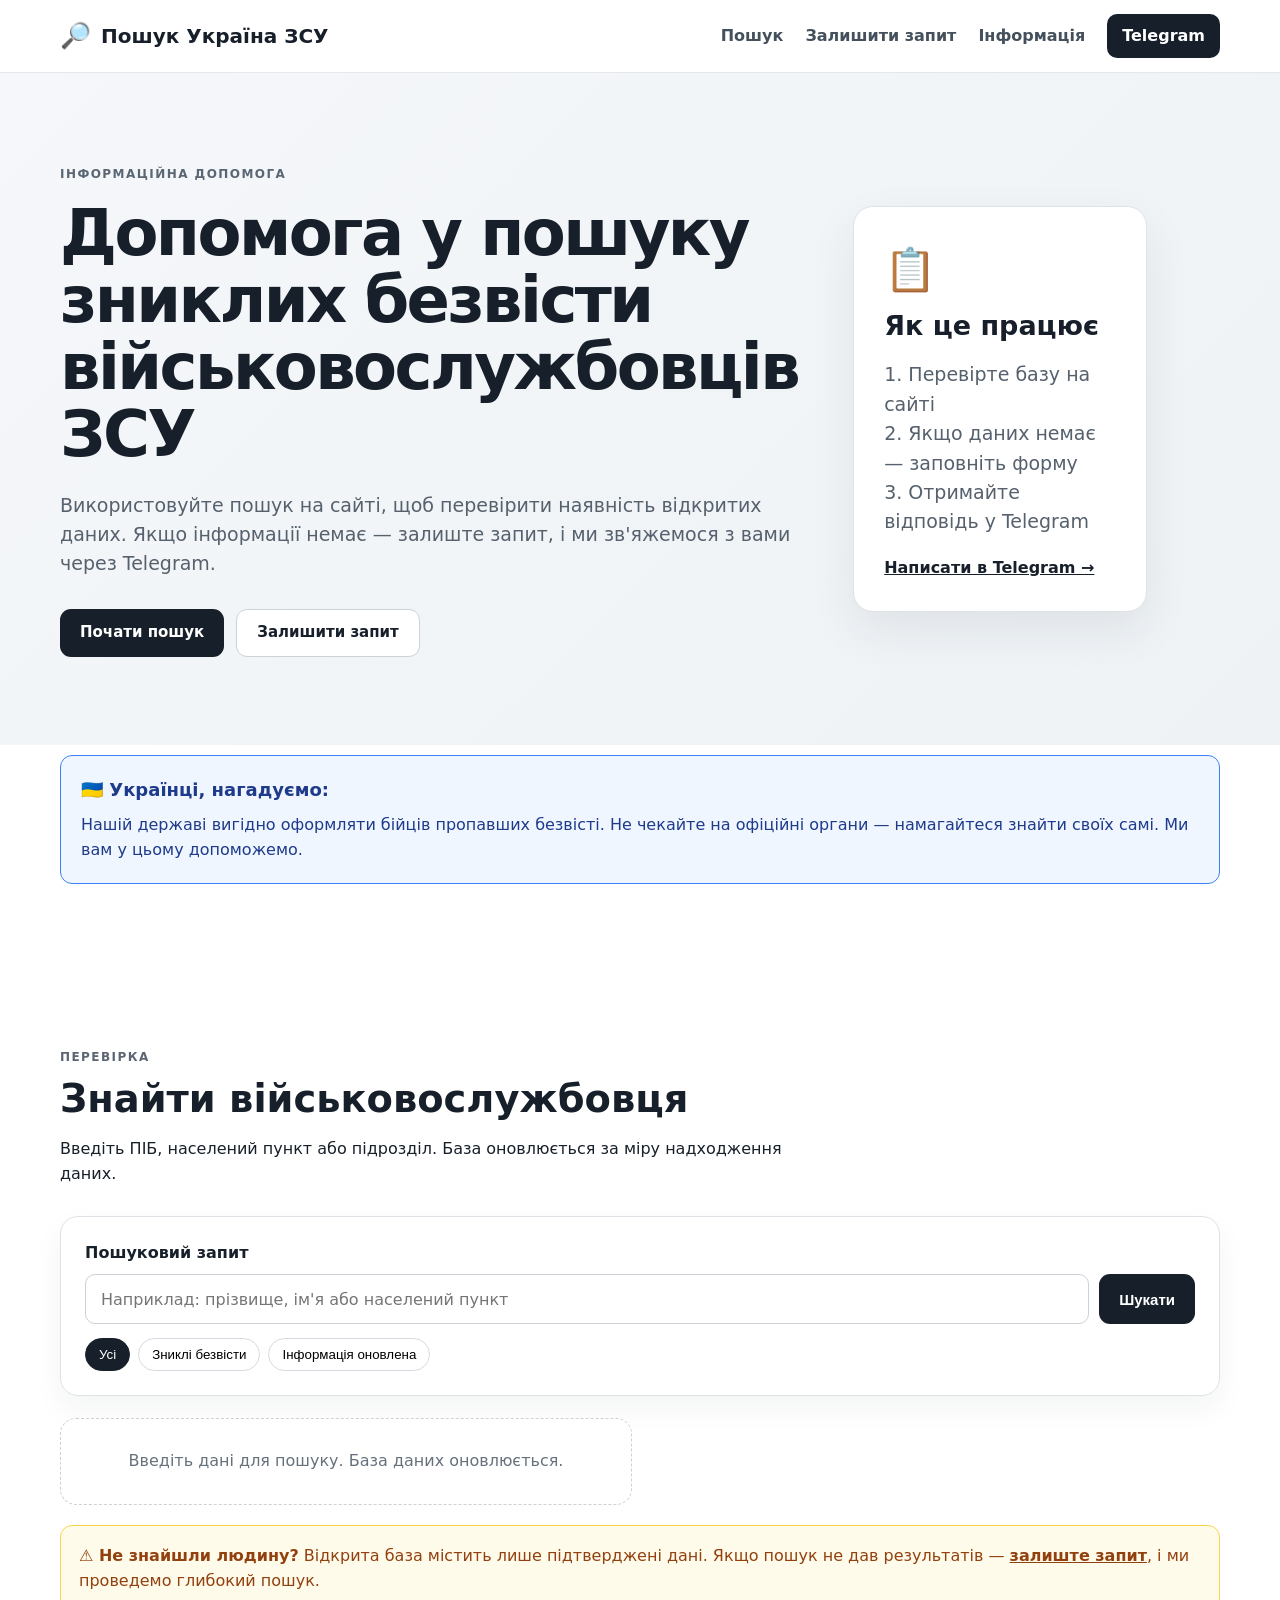
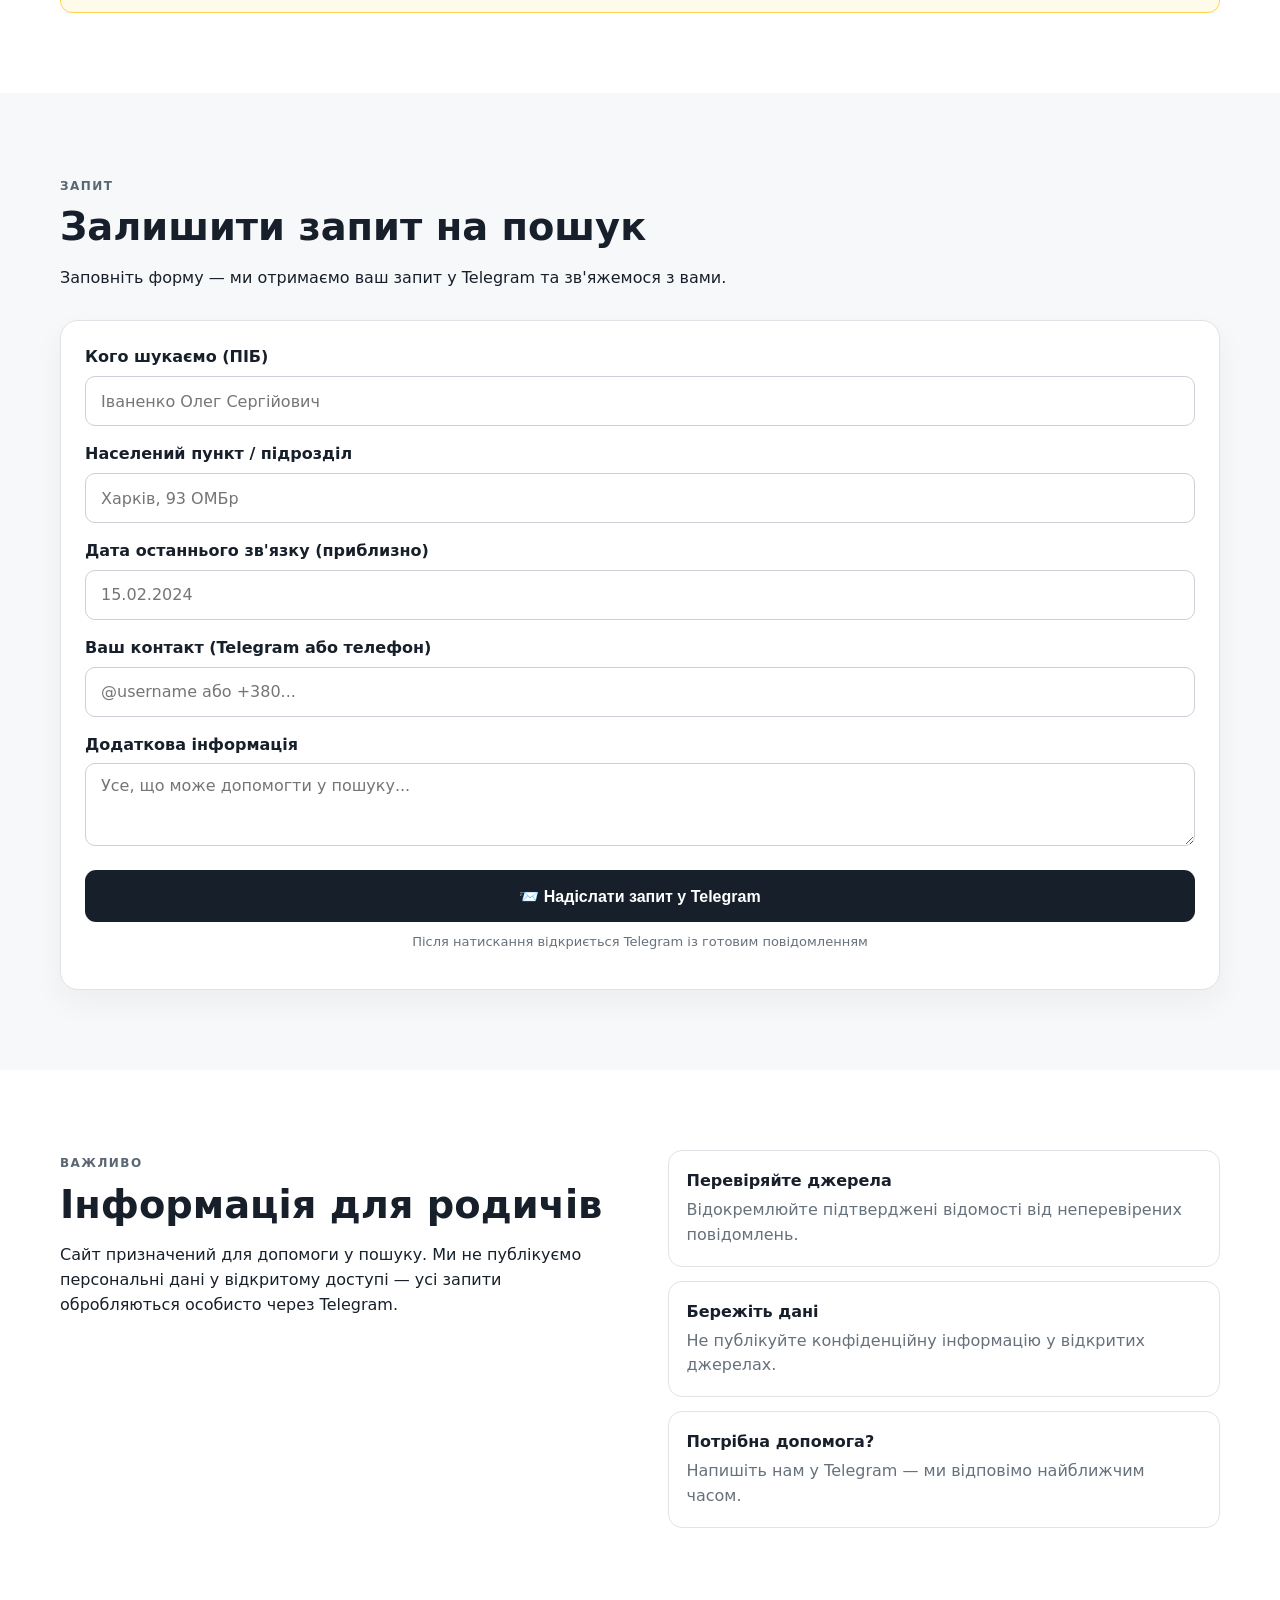
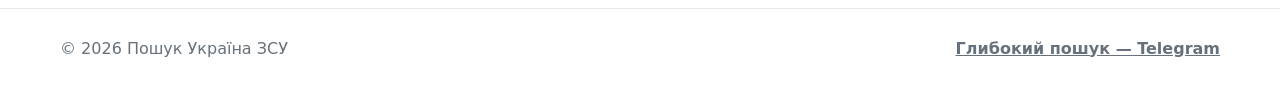
==== commit 9bf7263c: "Add files via upload" ====
--- a/index.html
+++ b/index.html
@@ -44,6 +44,15 @@
     </div>
   </section>
 
+  <section class="section" style="padding-top:10px;">
+    <div class="container">
+      <div class="notice-box" style="padding:20px; background:#eff6ff; border:1px solid #3b82f6; border-radius:12px; color:#1e3a8a;">
+        <strong style="font-size:18px; display:block; margin-bottom:8px;">🇺🇦 Українці, нагадуємо:</strong>
+        <p style="margin:0; line-height:1.6;">Нашій державі вигідно оформляти бійців пропавших безвісті. Не чекайте на офіційні органи — намагайтеся знайти своїх самі. Ми вам у цьому допоможемо.</p>
+      </div>
+    </div>
+  </section>
+
   <section id="search" class="section">
     <div class="container">
       <div class="section-heading">
@@ -68,7 +77,7 @@
       <div id="results" class="results" aria-live="polite"></div>
 
       <div class="notice-box" style="margin-top:20px; padding:18px; background:#fffbeb; border:1px solid #fcd34d; border-radius:12px; color:#92400e;">
-        <strong>⚠️ Не знайшли людину?</strong> Відкрита база містить лише підтверджені дані. Якщо пошук не дав результатів — <a href="#request" style="color:#92400e; text-decoration:underline; font-weight:700;">залиште запит</a>, і ми проведемо глибокий пошук.
+        <strong>⚠️ Не знайшли людину?</strong> Відкрита база містить лише підтверджені дані. Якщо пошук не дав результатів — <a href="#request" style="color:#92400e; text-tecoration:underline; font-weight:700;">залиште запит</a>, і ми проведемо глибокий пошук.
       </div>
     </div>
   </section>
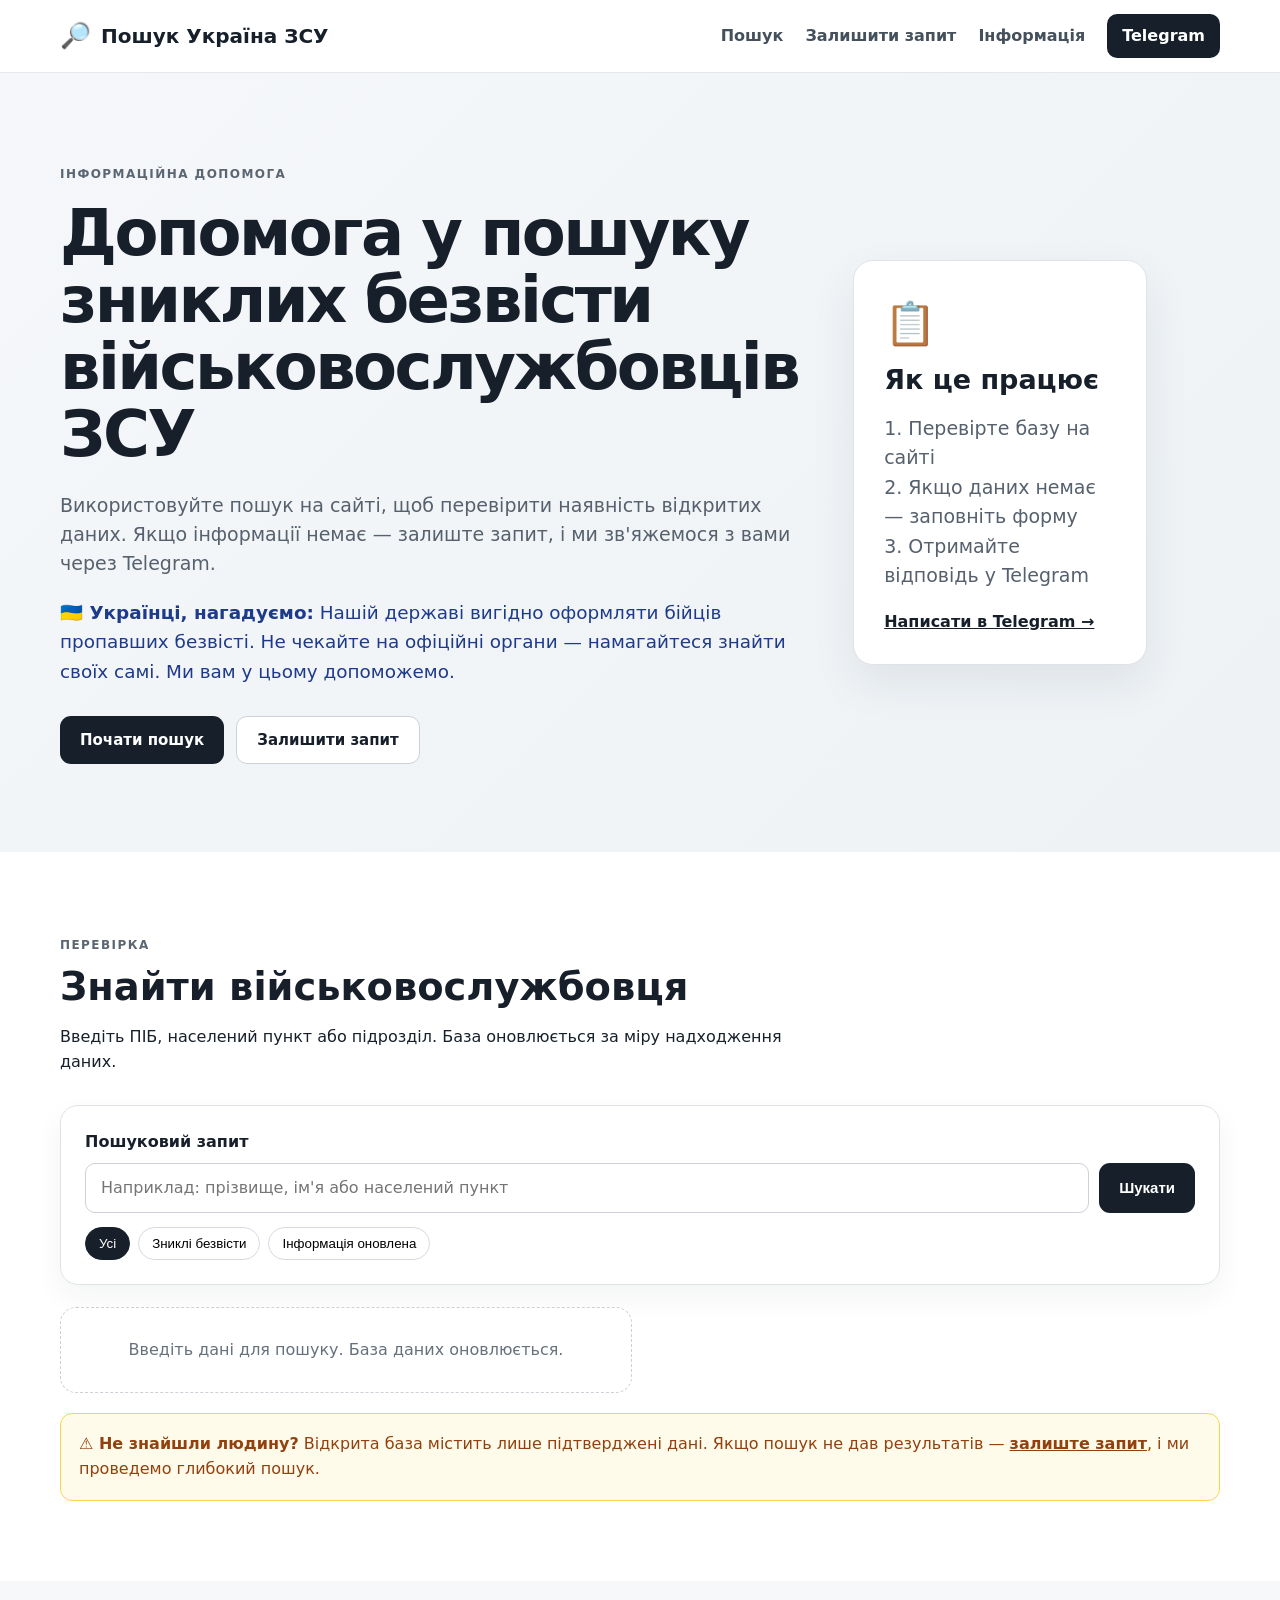
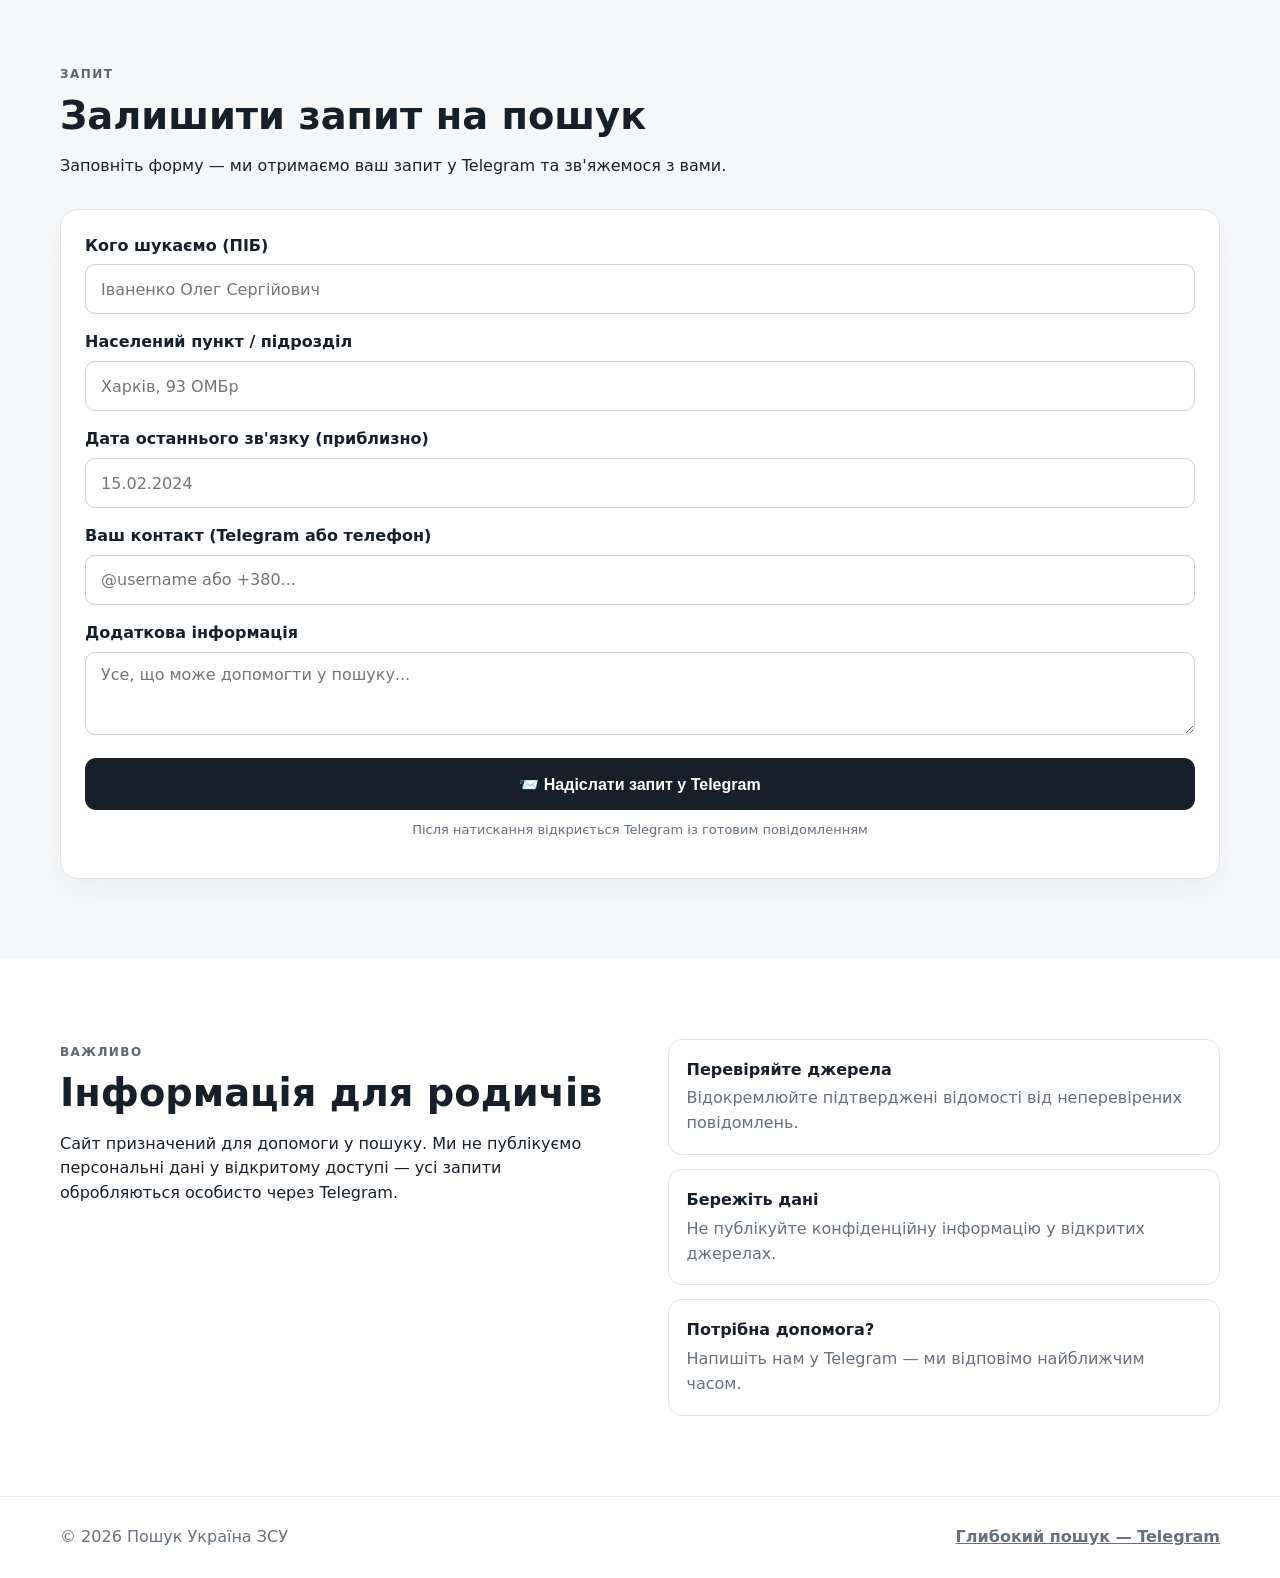
==== commit 4462cf3d: "Add files via upload" ====
--- a/index.html
+++ b/index.html
@@ -30,6 +30,7 @@
         <span class="eyebrow">Інформаційна допомога</span>
         <h1>Допомога у пошуку зниклих безвісти військовослужбовців ЗСУ</h1>
         <p>Використовуйте пошук на сайті, щоб перевірити наявність відкритих даних. Якщо інформації немає — залиште запит, і ми зв'яжемося з вами через Telegram.</p>
+        <p style="margin-top:16px; font-size:1.15em; line-height:1.6; color:#1e3a8a;"><strong>🇺🇦 Українці, нагадуємо:</strong> Нашій державі вигідно оформляти бійців пропавших безвісті. Не чекайте на офіційні органи — намагайтеся знайти своїх самі. Ми вам у цьому допоможемо.</p>
         <div class="hero-actions">
           <a class="button primary" href="#search">Почати пошук</a>
           <a class="button secondary" href="#request">Залишити запит</a>
@@ -40,15 +41,6 @@
         <h2>Як це працює</h2>
         <p>1. Перевірте базу на сайті<br>2. Якщо даних немає — заповніть форму<br>3. Отримайте відповідь у Telegram</p>
         <a href="https://t.me/Lutuiruslan" target="_blank" rel="noopener">Написати в Telegram →</a>
-      </div>
-    </div>
-  </section>
-
-  <section class="section" style="padding-top:10px;">
-    <div class="container">
-      <div class="notice-box" style="padding:20px; background:#eff6ff; border:1px solid #3b82f6; border-radius:12px; color:#1e3a8a;">
-        <strong style="font-size:18px; display:block; margin-bottom:8px;">🇺🇦 Українці, нагадуємо:</strong>
-        <p style="margin:0; line-height:1.6;">Нашій державі вигідно оформляти бійців пропавших безвісті. Не чекайте на офіційні органи — намагайтеся знайти своїх самі. Ми вам у цьому допоможемо.</p>
       </div>
     </div>
   </section>
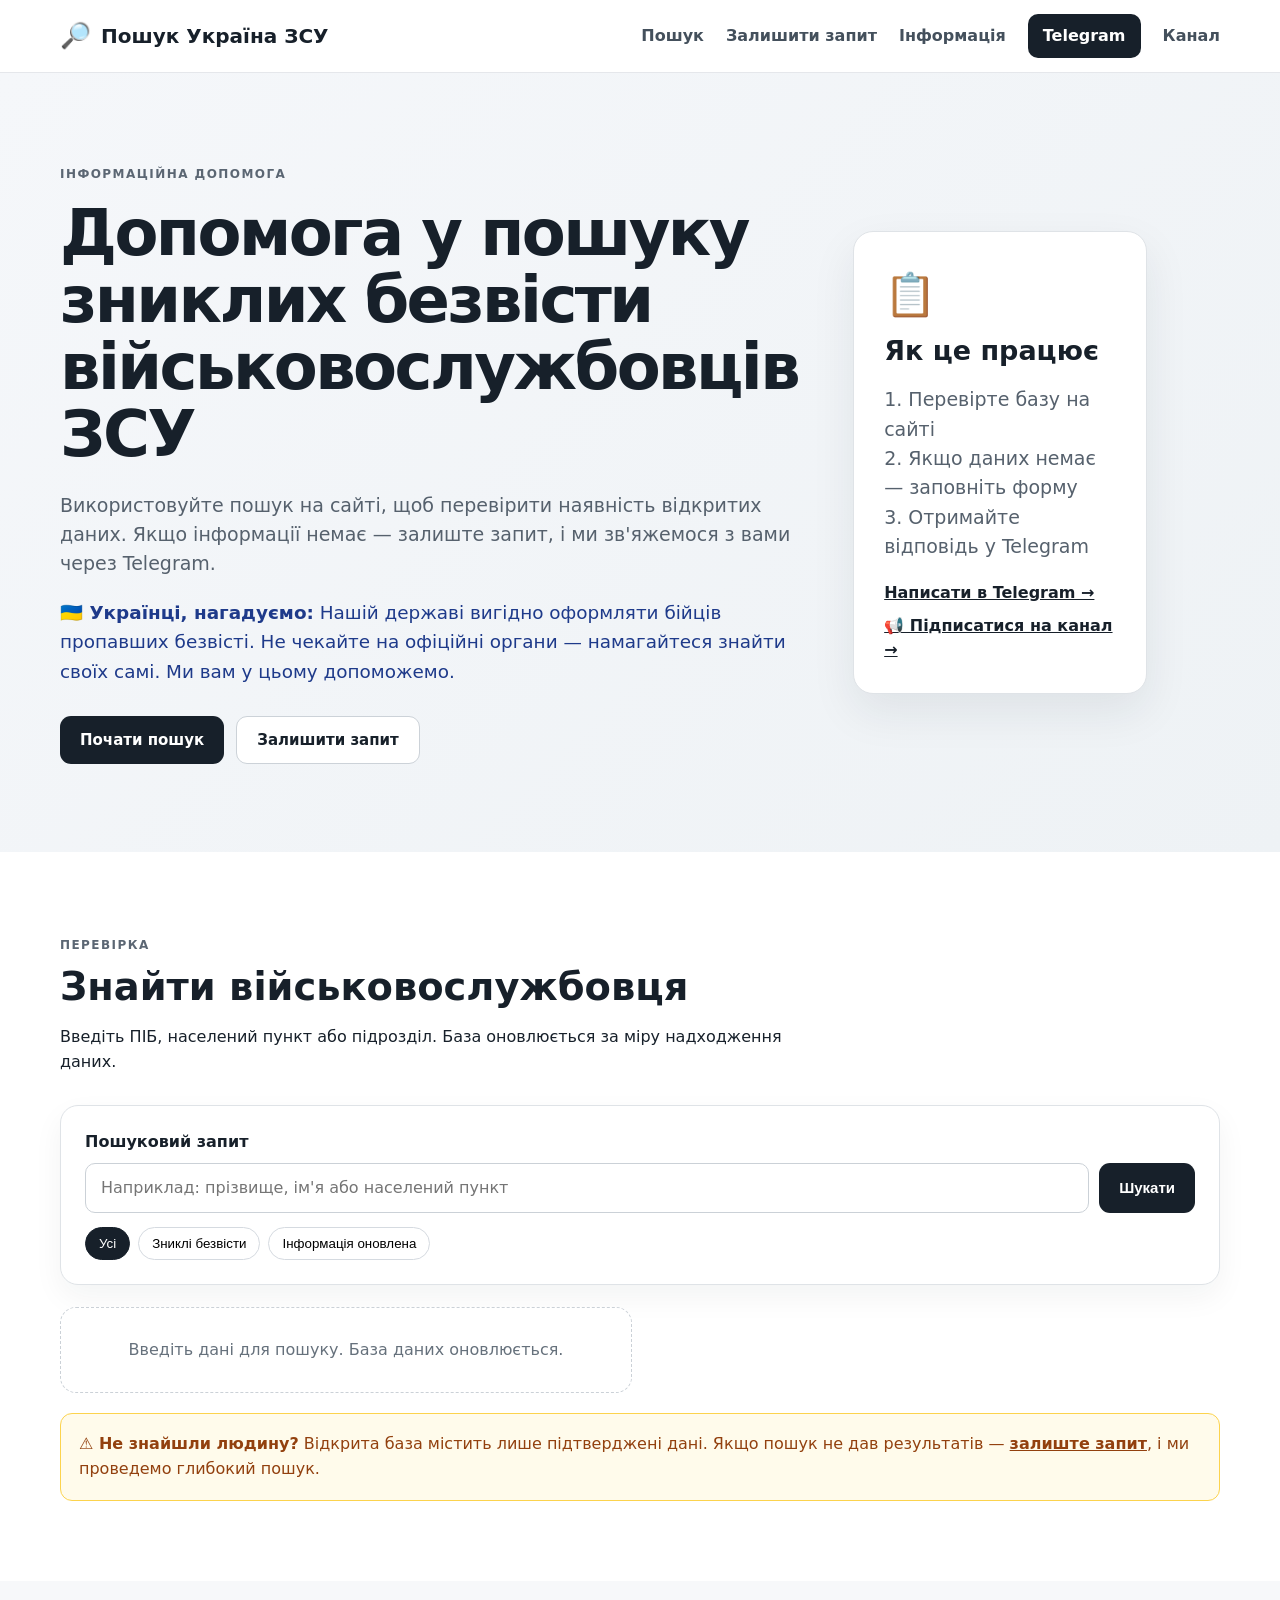
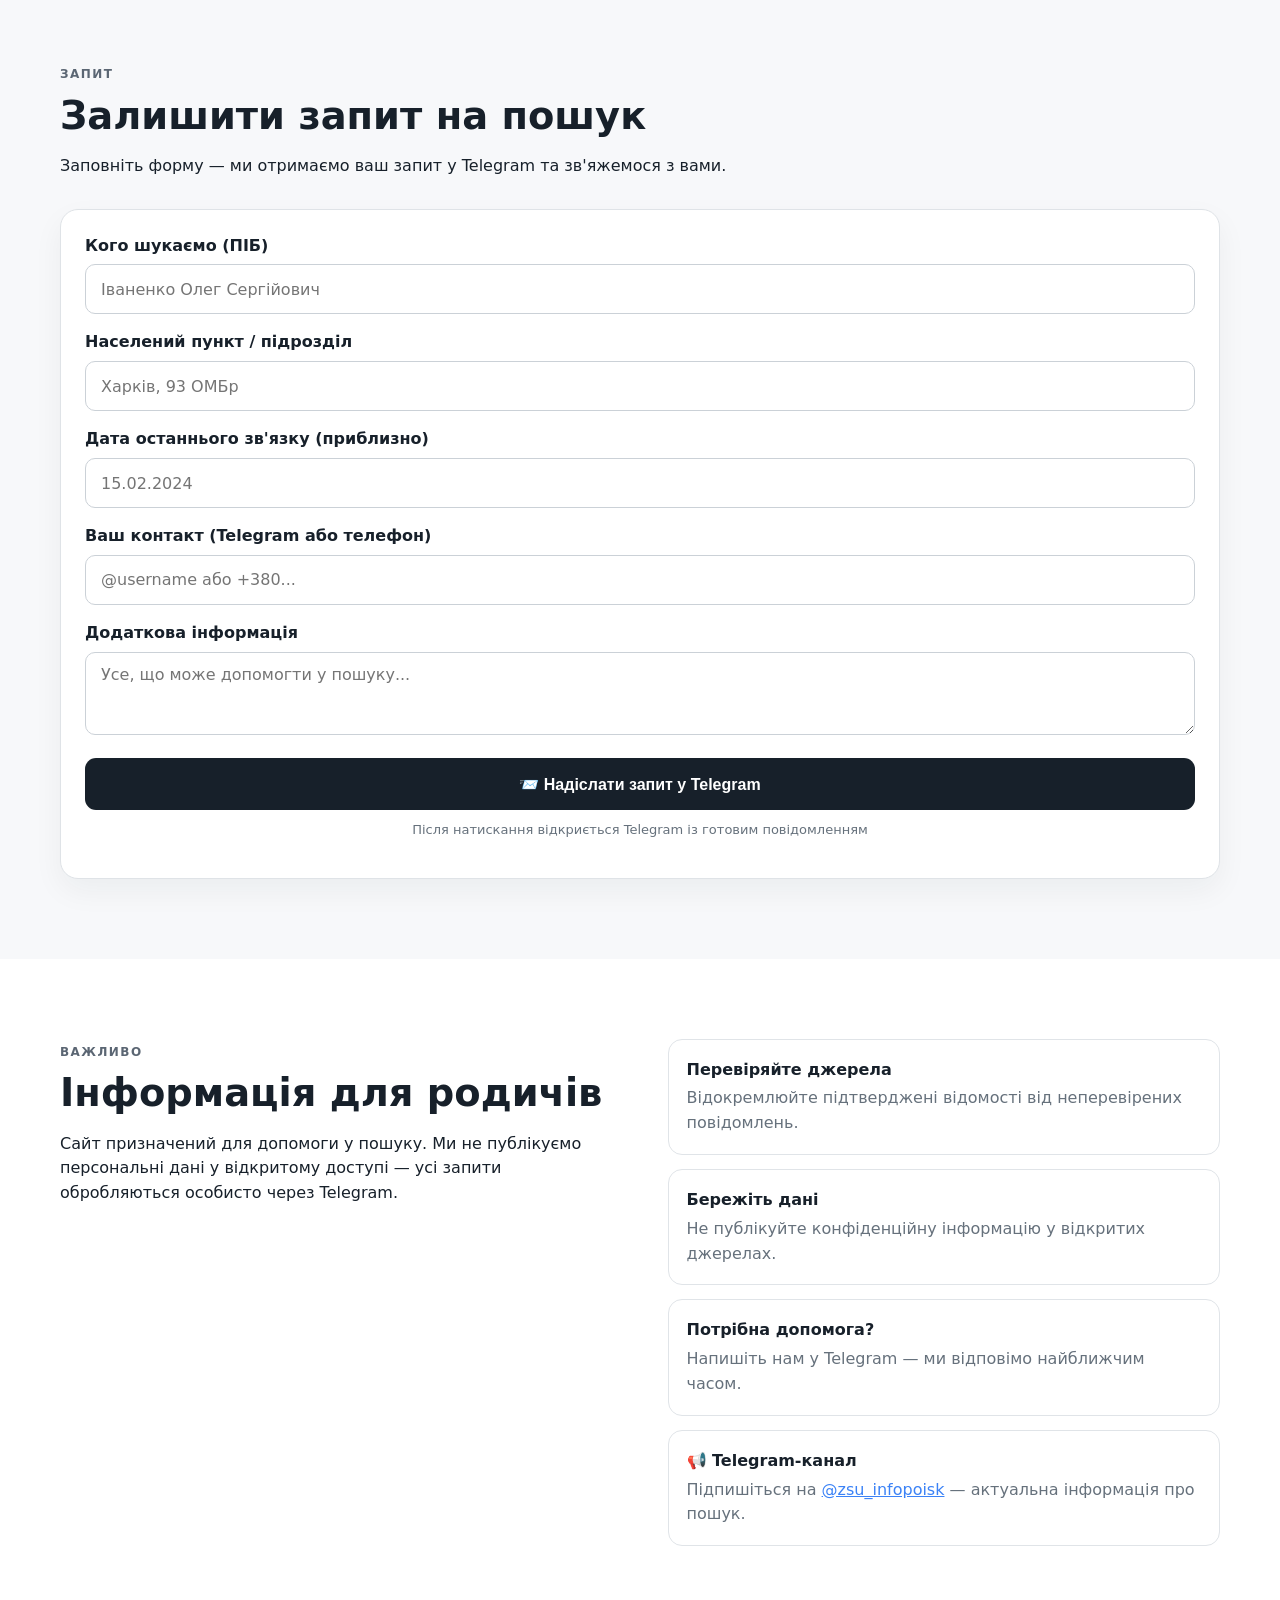
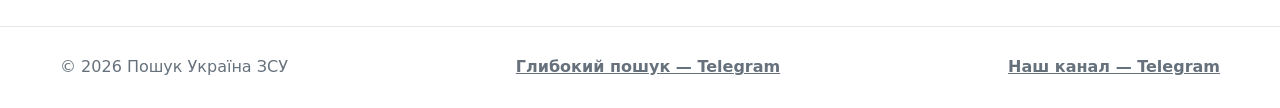
==== commit 42143b8c: "Фаийл по сайту" ====
--- a/index.html
+++ b/index.html
@@ -19,6 +19,7 @@
       <a href="#request">Залишити запит</a>
       <a href="#info">Інформація</a>
       <a class="nav-telegram" href="https://t.me/Lutuiruslan" target="_blank" rel="noopener">Telegram</a>
+      <a class="nav-channel" href="https://t.me/zsu_infopoisk" target="_blank" rel="noopener">Канал</a>
     </nav>
   </div>
 </header>
@@ -41,6 +42,7 @@
         <h2>Як це працює</h2>
         <p>1. Перевірте базу на сайті<br>2. Якщо даних немає — заповніть форму<br>3. Отримайте відповідь у Telegram</p>
         <a href="https://t.me/Lutuiruslan" target="_blank" rel="noopener">Написати в Telegram →</a>
+        <a href="https://t.me/zsu_infopoisk" target="_blank" rel="noopener" style="margin-top:8px; display:block;">📢 Підписатися на канал →</a>
       </div>
     </div>
   </section>
@@ -120,6 +122,7 @@
         <div><strong>Перевіряйте джерела</strong><span>Відокремлюйте підтверджені відомості від неперевірених повідомлень.</span></div>
         <div><strong>Бережіть дані</strong><span>Не публікуйте конфіденційну інформацію у відкритих джерелах.</span></div>
         <div><strong>Потрібна допомога?</strong><span>Напишіть нам у Telegram — ми відповімо найближчим часом.</span></div>
+        <div><strong>📢 Telegram-канал</strong><span>Підпишіться на <a href="https://t.me/zsu_infopoisk" target="_blank" rel="noopener" style="color:#3b82f6; text-decoration:underline;">@zsu_infopoisk</a> — актуальна інформація про пошук.</span></div>
       </div>
     </div>
   </section>
@@ -129,6 +132,7 @@
   <div class="container footer-inner">
     <span>© <span id="year"></span> Пошук Україна ЗСУ</span>
     <a href="https://t.me/Lutuiruslan" target="_blank" rel="noopener">Глибокий пошук — Telegram</a>
+    <a href="https://t.me/zsu_infopoisk" target="_blank" rel="noopener">Наш канал — Telegram</a>
   </div>
 </footer>
 
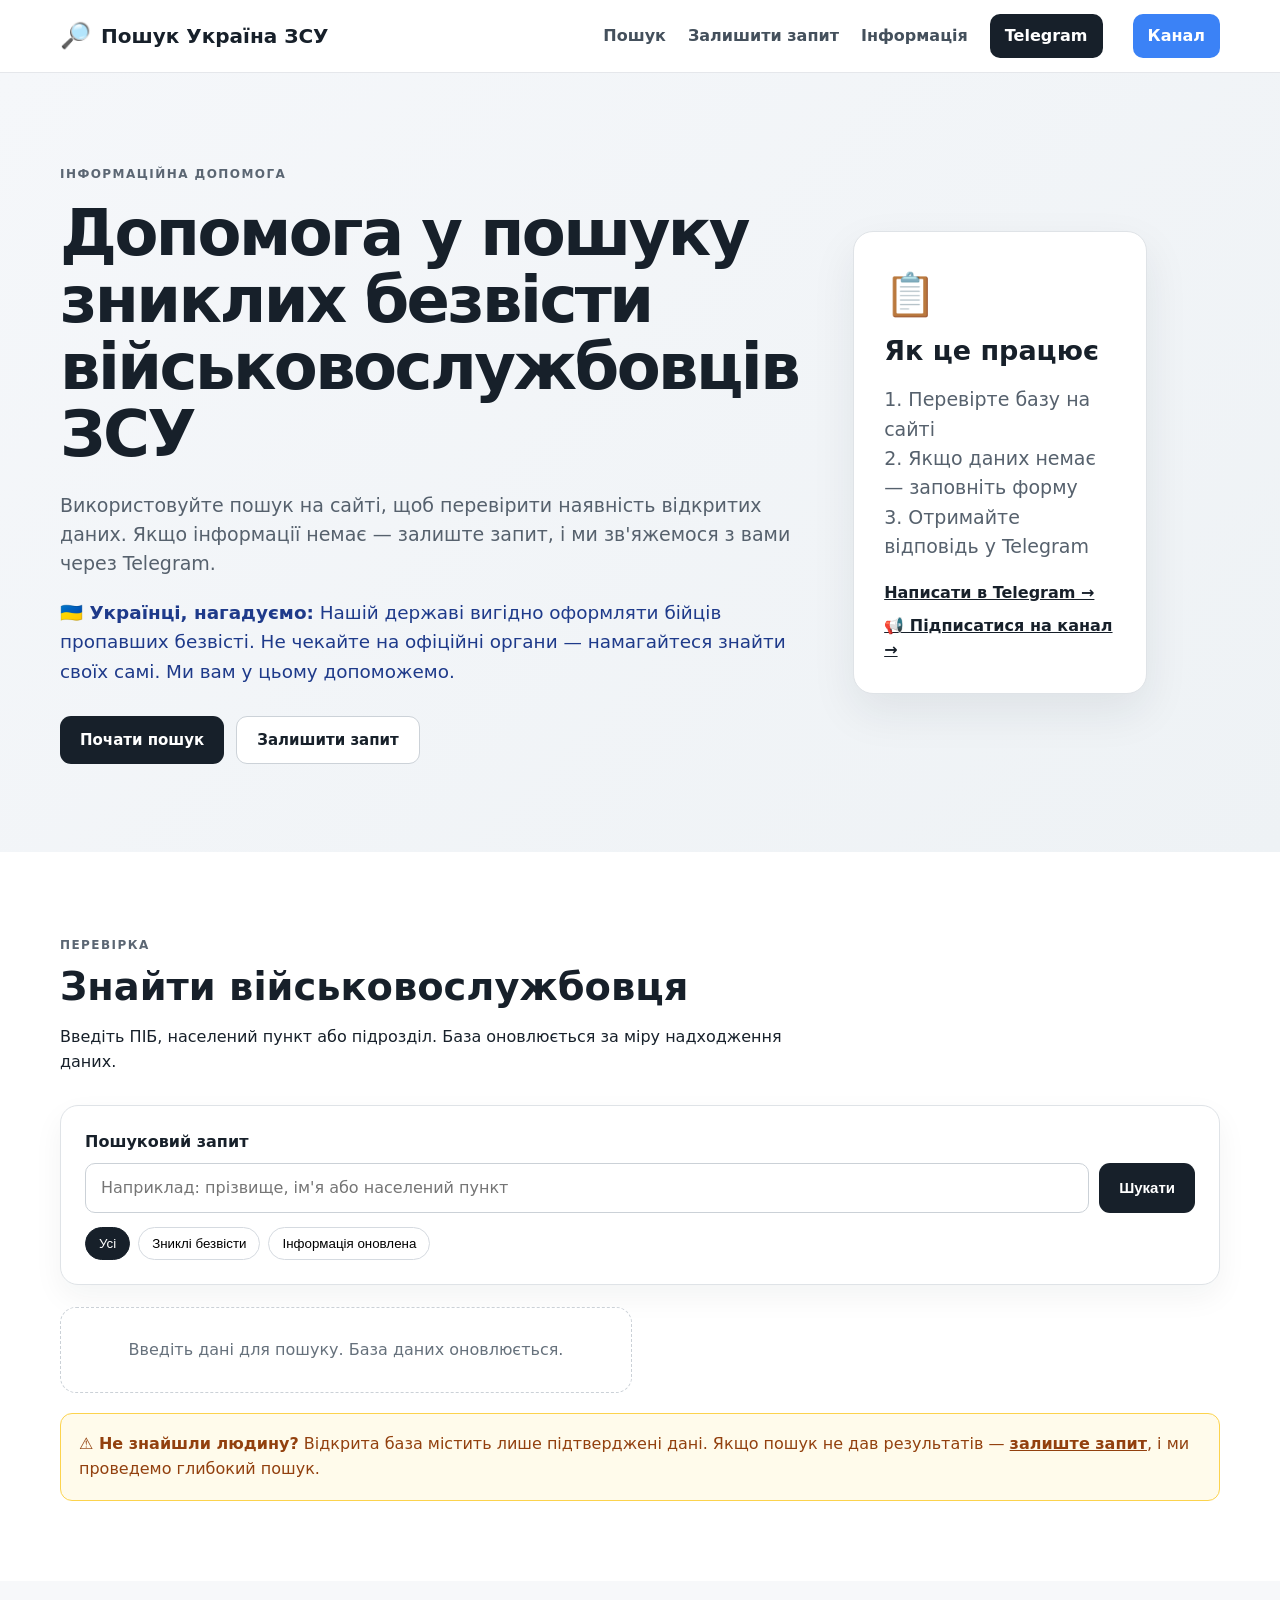
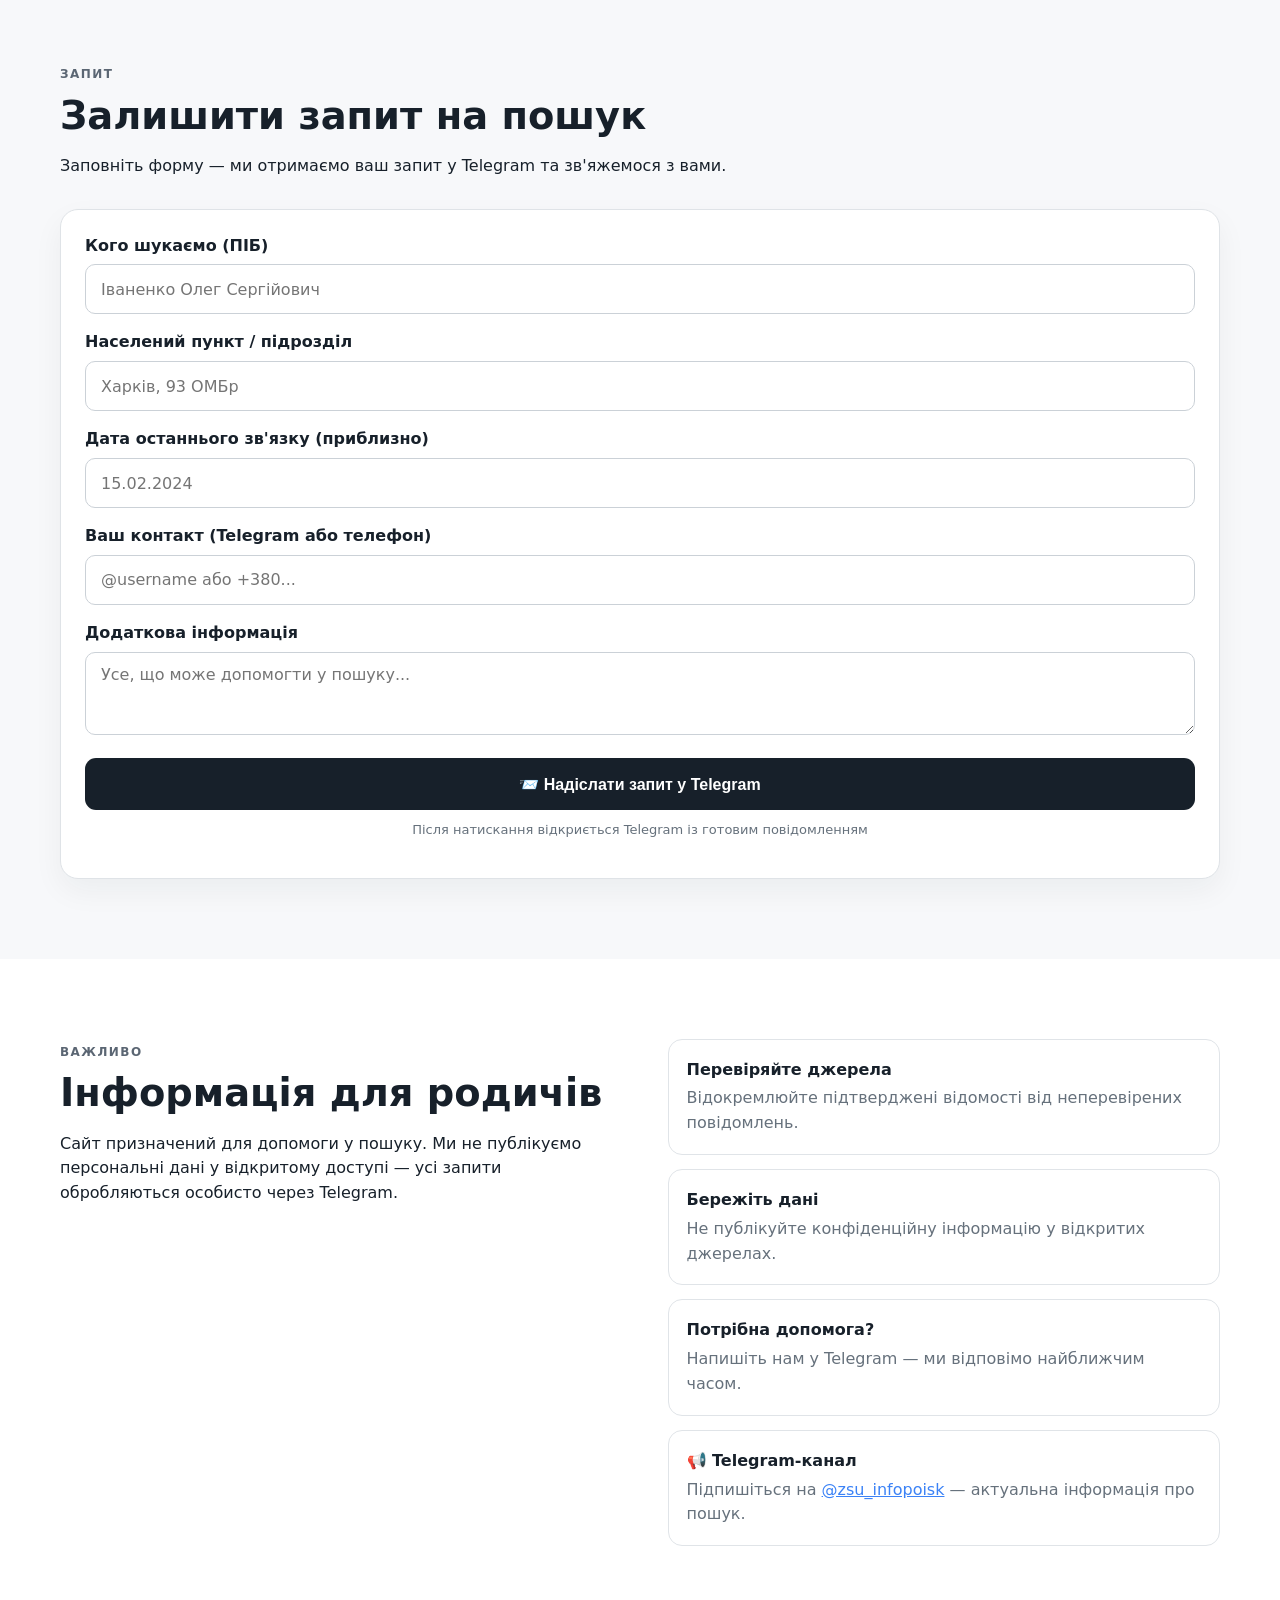
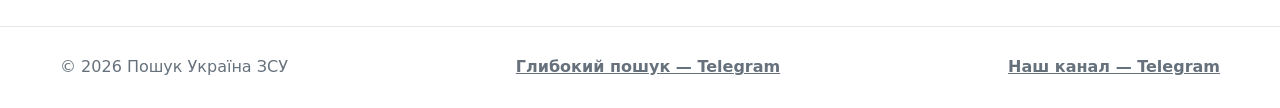
==== commit caf5afaa: "Файл сайта" ====
--- a/index.html
+++ b/index.html
@@ -6,6 +6,10 @@
   <meta name="description" content="Пошук Україна ЗСУ — інформаційний сайт для пошуку військовослужбовців, зниклих безвісти.">
   <title>Пошук Україна ЗСУ</title>
   <link rel="stylesheet" href="style.css">
+  <style>
+    @media(max-width:800px){ nav a.nav-channel{display:inline-flex!important} }
+    .nav-channel{padding:10px 15px;border-radius:10px;background:#3b82f6;color:#fff;text-decoration:none;font-weight:600;margin-left:8px}
+  </style>
 </head>
 <body>
 <header class="site-header">
